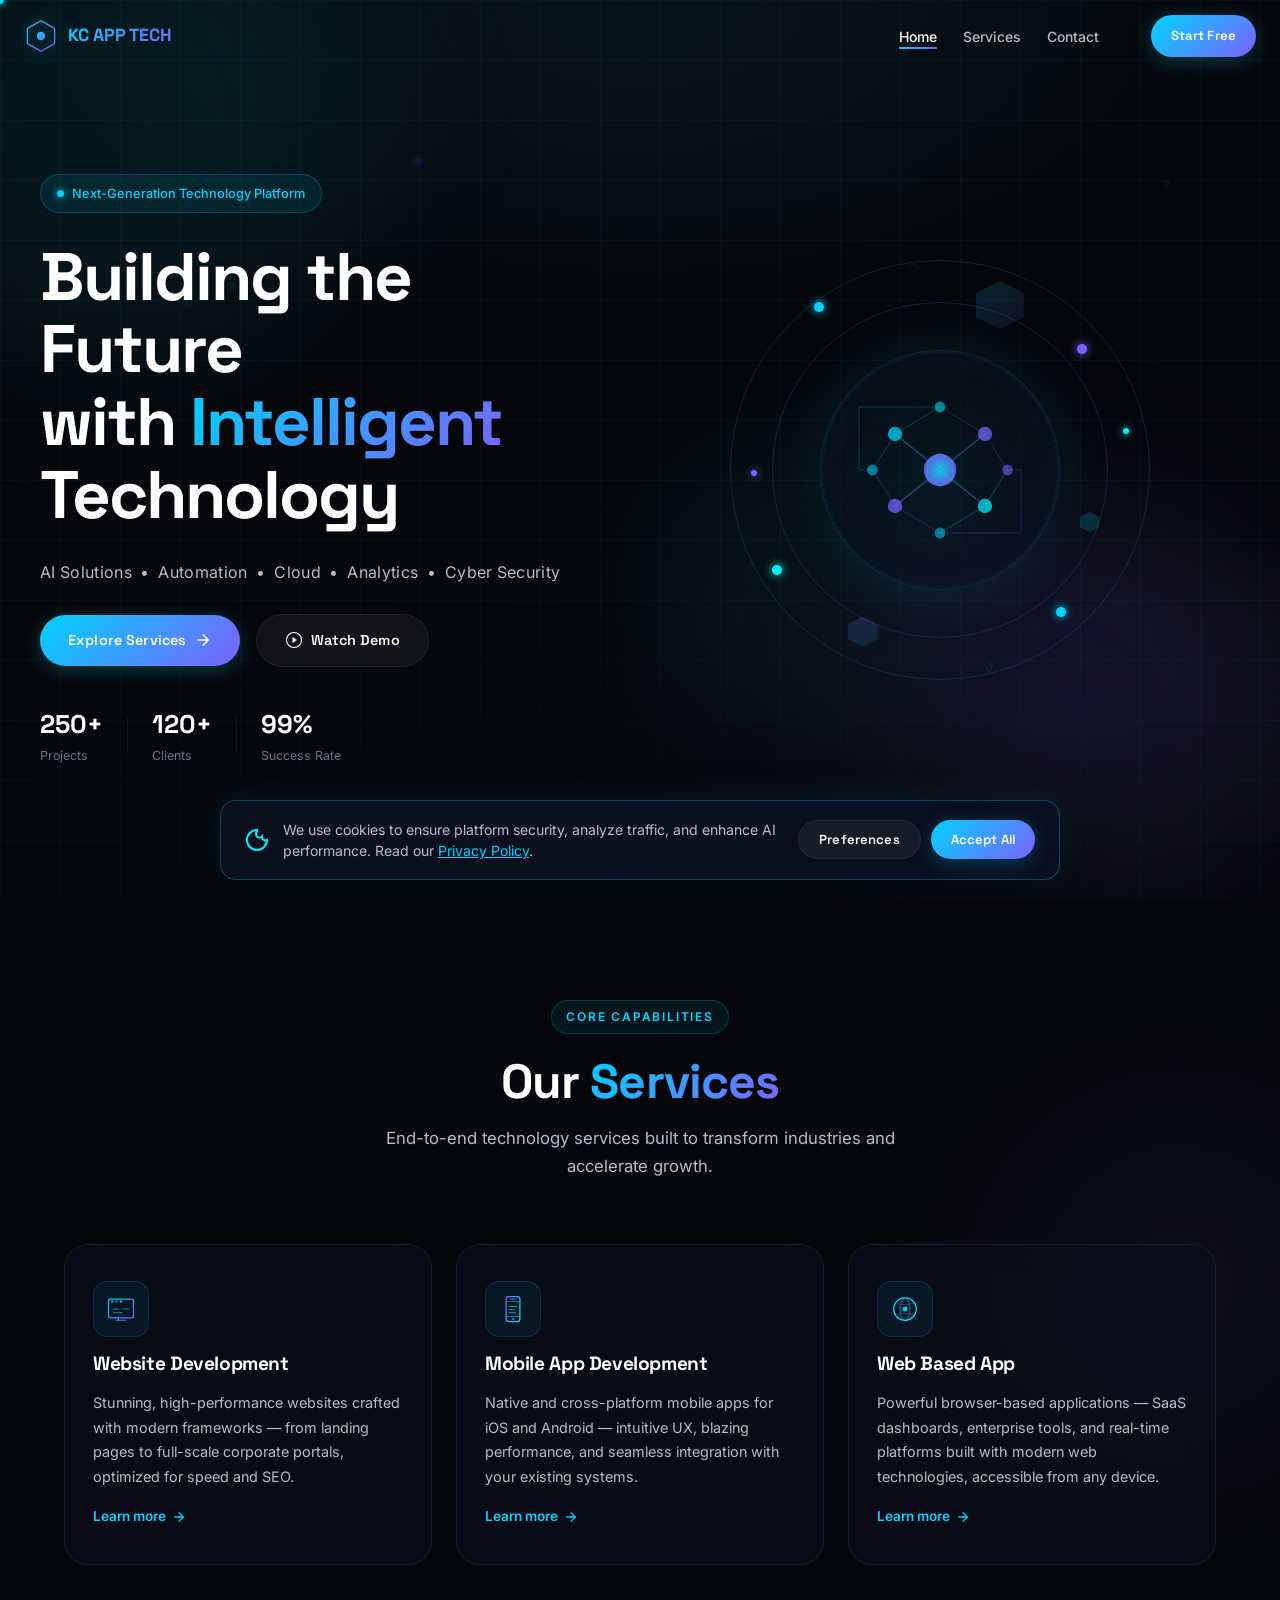
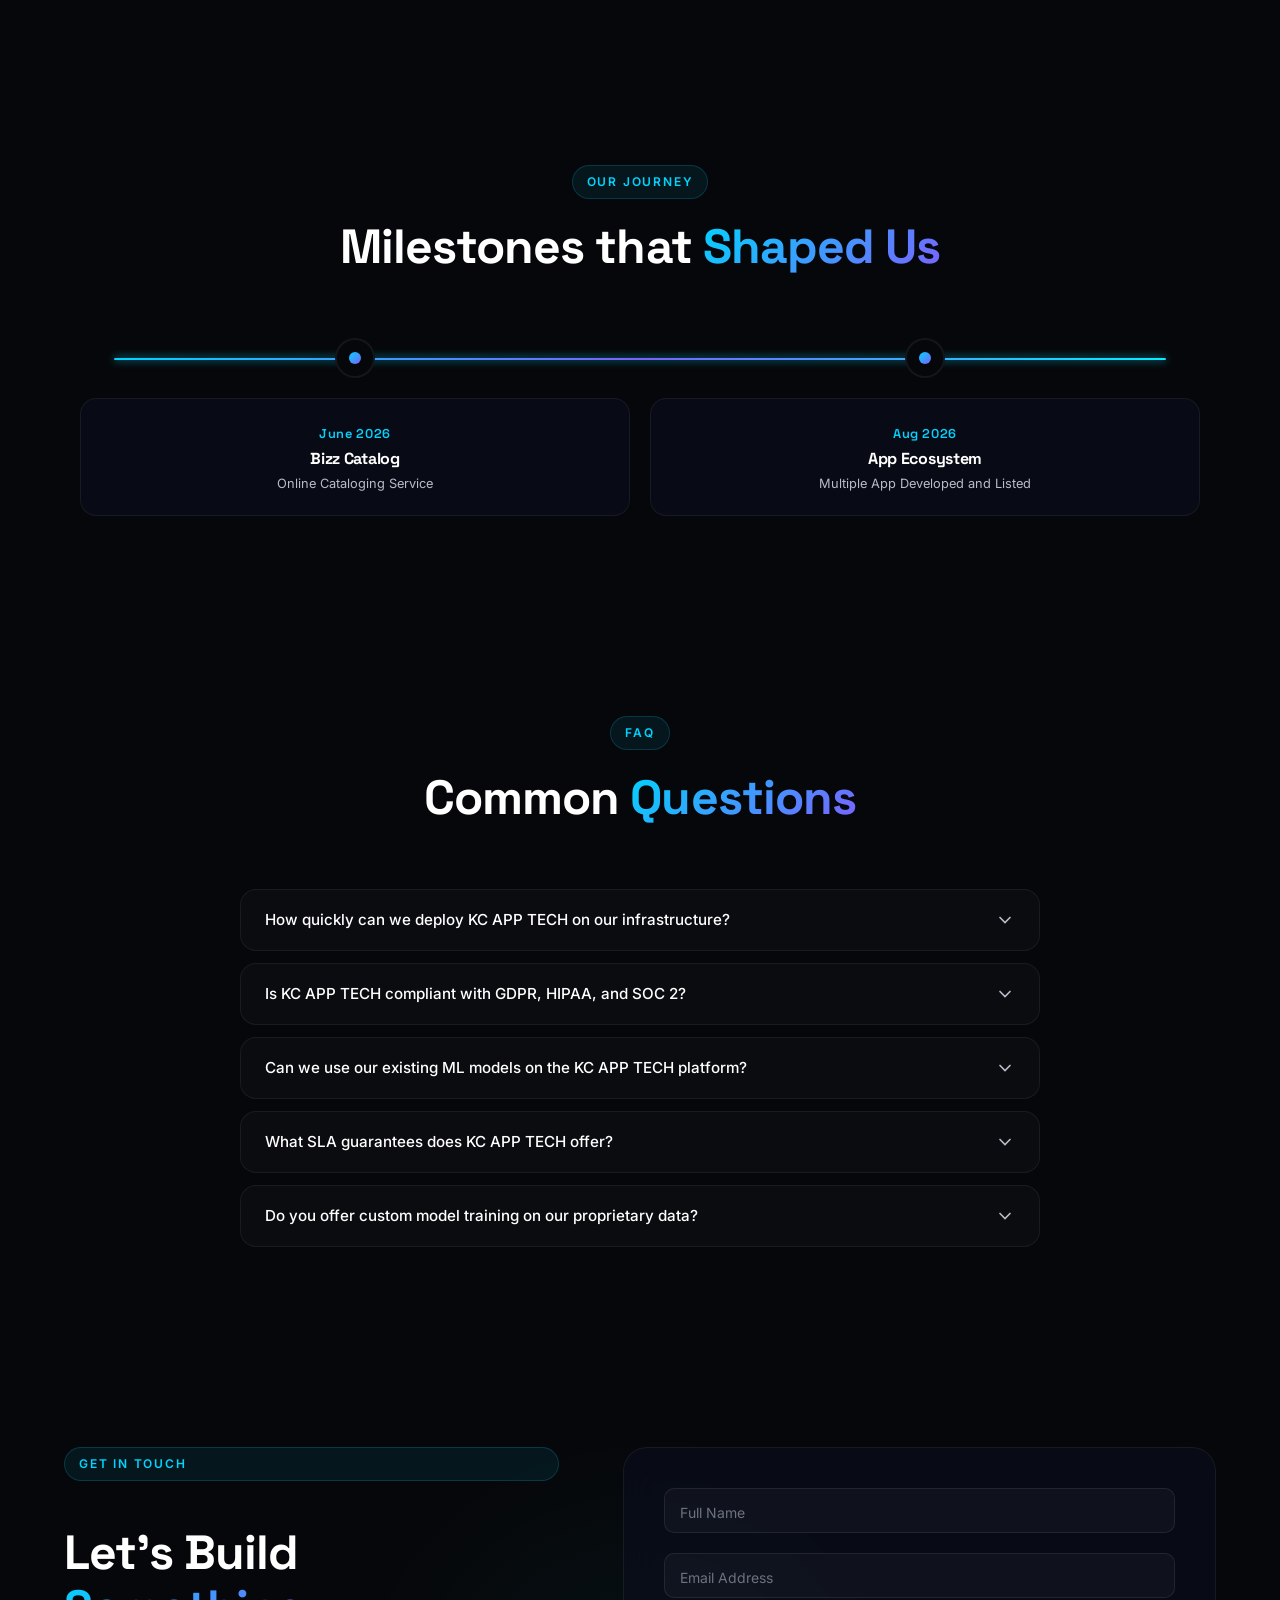
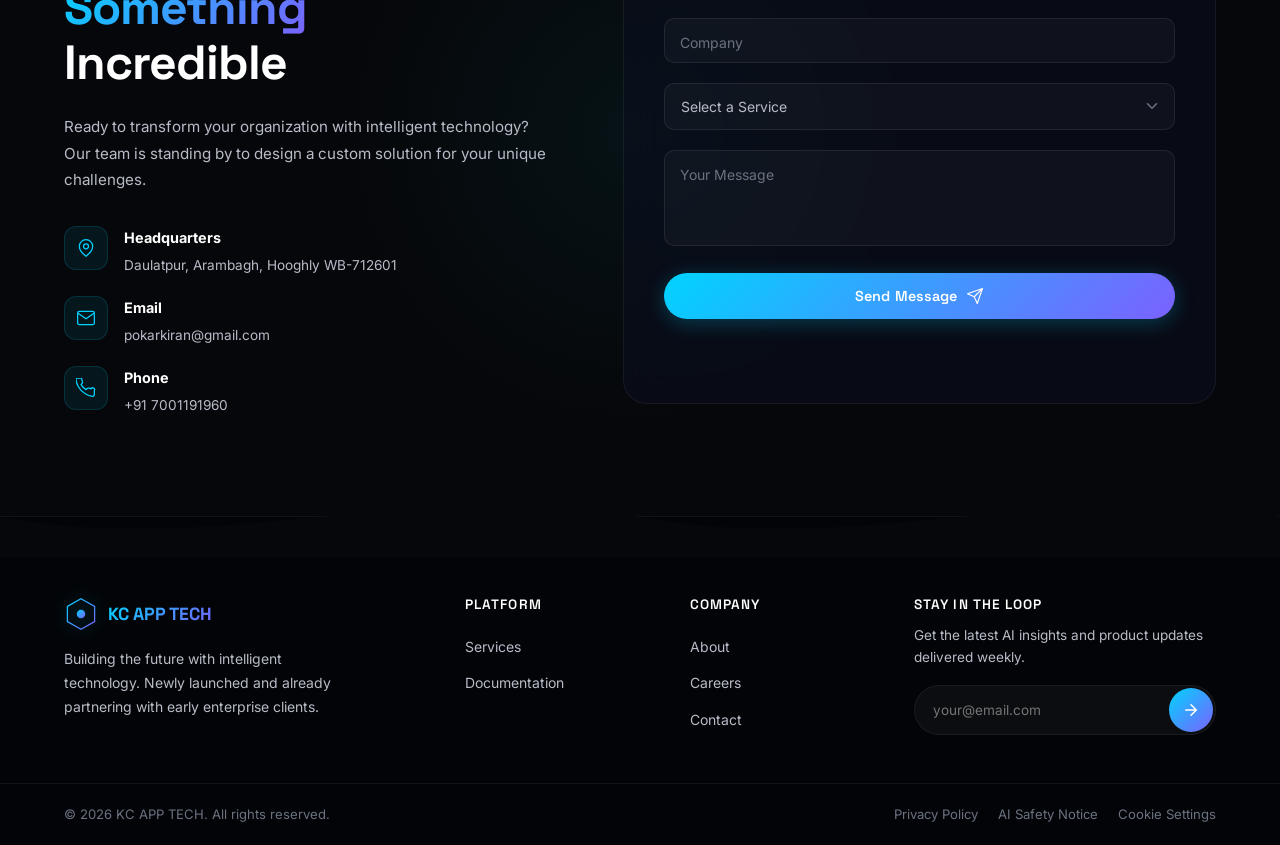
==== index.html @ 17b9ddc1 "Initial website commit" ====
<!DOCTYPE html>
<html lang="en">

<head>
  <meta charset="UTF-8" />
  <meta name="viewport" content="width=device-width, initial-scale=1.0" />
  <meta name="description"
    content="KC APP TECH – Building the Future with Intelligent Technology. AI Solutions, Automation, Cloud, Analytics &amp; Cyber Security." />
  <meta name="theme-color" content="#06070A" />
  <title>KC APP TECH – Intelligent Technology Platform</title>

  <!-- Google Fonts -->
  <link rel="preconnect" href="https://fonts.googleapis.com" />
  <link rel="preconnect" href="https://fonts.gstatic.com" crossorigin />
  <link
    href="https://fonts.googleapis.com/css2?family=Space+Grotesk:wght@300;400;500;600;700&family=Inter:wght@300;400;500;600;700&display=swap"
    rel="stylesheet" />

  <!-- Main CSS -->
  <link rel="stylesheet" href="css/style.css" />
</head>

<body>

  <!-- ═══════════════════════════════════════════
       LOADING SCREEN
  ═══════════════════════════════════════════ -->
  <div id="loader" role="status" aria-label="Loading KC APP TECH">
    <div class="loader-inner">
      <div class="loader-logo">
        <svg viewBox="0 0 80 80" fill="none" xmlns="http://www.w3.org/2000/svg" aria-hidden="true">
          <path class="logo-path" d="M40 4 L72 22 L72 58 L40 76 L8 58 L8 22 Z" stroke="url(#lg1)" stroke-width="2"
            fill="none" />
          <path class="logo-path-inner" d="M40 16 L62 28 L62 52 L40 64 L18 52 L18 28 Z" stroke="url(#lg2)"
            stroke-width="1.5" fill="none" opacity="0.6" />
          <circle cx="40" cy="40" r="8" fill="url(#lg1)" opacity="0.9" />
          <defs>
            <linearGradient id="lg1" x1="0%" y1="0%" x2="100%" y2="100%">
              <stop offset="0%" stop-color="#00D4FF" />
              <stop offset="100%" stop-color="#7B61FF" />
            </linearGradient>
            <linearGradient id="lg2" x1="0%" y1="0%" x2="100%" y2="100%">
              <stop offset="0%" stop-color="#7B61FF" />
              <stop offset="100%" stop-color="#00F0FF" />
            </linearGradient>
          </defs>
        </svg>
        <span class="loader-brand">KC APP TECH</span>
      </div>
      <div class="loader-bar-wrap" role="progressbar" aria-valuenow="0" aria-valuemin="0" aria-valuemax="100">
        <div class="loader-bar" id="loaderBar"></div>
      </div>
      <p class="loader-text">Initializing Systems<span class="dots">...</span></p>
    </div>
  </div>

  <!-- ═══════════════════════════════════════════
       CURSOR EFFECTS
  ═══════════════════════════════════════════ -->
  <div class="cursor-dot" id="cursorDot" aria-hidden="true"></div>
  <div class="cursor-ring" id="cursorRing" aria-hidden="true"></div>

  <!-- ═══════════════════════════════════════════
       NAVIGATION
  ═══════════════════════════════════════════ -->
  <nav class="navbar" id="navbar" role="navigation" aria-label="Main navigation">
    <div class="nav-container">
      <a href="#home" class="nav-logo" aria-label="KC APP TECH Home">
        <svg viewBox="0 0 40 40" fill="none" aria-hidden="true">
          <path d="M20 2 L36 11 L36 29 L20 38 L4 29 L4 11 Z" stroke="url(#navLg)" stroke-width="1.5" fill="none" />
          <circle cx="20" cy="20" r="5" fill="url(#navLg)" />
          <defs>
            <linearGradient id="navLg" x1="0%" y1="0%" x2="100%" y2="100%">
              <stop offset="0%" stop-color="#00D4FF" />
              <stop offset="100%" stop-color="#7B61FF" />
            </linearGradient>
          </defs>
        </svg>
        <span>KC APP TECH</span>
      </a>

      <button class="nav-toggle" id="navToggle" aria-label="Toggle navigation menu" aria-expanded="false"
        aria-controls="navMenu">
        <span></span><span></span><span></span>
      </button>

      <ul class="nav-menu" id="navMenu" role="menubar">
        <li role="none"><a href="#home" role="menuitem" class="nav-link active">Home</a></li>
        <li role="none"><a href="#services" role="menuitem" class="nav-link">Services</a></li>
        <li role="none"><a href="#contact" role="menuitem" class="nav-link">Contact</a></li>
      </ul>

      <a href="#contact" class="btn btn-primary btn-sm nav-cta magnetic-btn" id="navCta">
        <span>Start Free</span>
        <div class="btn-glow"></div>
      </a>
    </div>
  </nav>

  <!-- ═══════════════════════════════════════════
       HERO SECTION
  ═══════════════════════════════════════════ -->
  <section class="hero" id="home" aria-label="Hero – Building the Future">
    <canvas class="hero-canvas" id="heroCanvas" aria-hidden="true"></canvas>

    <!-- Background layers -->
    <div class="hero-grid" aria-hidden="true"></div>
    <div class="hero-fog" aria-hidden="true"></div>
    <div class="hero-orb orb-1" aria-hidden="true"></div>
    <div class="hero-orb orb-2" aria-hidden="true"></div>
    <div class="hero-orb orb-3" aria-hidden="true"></div>

    <div class="hero-content reveal-up">
      <div class="hero-badge">
        <span class="badge-dot"></span>
        <span>Next-Generation Technology Platform</span>
      </div>

      <h1 class="hero-headline">
        Building the Future<br />
        with <span class="gradient-text">Intelligent</span><br />
        Technology
      </h1>

      <p class="hero-sub">
        AI Solutions &nbsp;•&nbsp; Automation &nbsp;•&nbsp; Cloud &nbsp;•&nbsp; Analytics &nbsp;•&nbsp; Cyber Security
      </p>

      <div class="hero-actions">
        <a href="#services" class="btn btn-primary magnetic-btn" aria-label="Explore Services">
          <span>Explore Services</span>
          <svg viewBox="0 0 24 24" fill="none" aria-hidden="true">
            <path d="M5 12h14M12 5l7 7-7 7" stroke="currentColor" stroke-width="2" stroke-linecap="round" />
          </svg>
          <div class="btn-glow"></div>
          <div class="btn-ripple" aria-hidden="true"></div>
        </a>
        <a href="#demo" class="btn btn-ghost magnetic-btn" aria-label="Watch Demo">
          <svg viewBox="0 0 24 24" fill="none" aria-hidden="true">
            <circle cx="12" cy="12" r="10" stroke="currentColor" stroke-width="1.5" />
            <path d="M10 8l6 4-6 4V8z" fill="currentColor" />
          </svg>
          <span>Watch Demo</span>
        </a>
      </div>

      <div class="hero-stats" aria-label="Key statistics">
        <div class="hero-stat">
          <strong>250+</strong><span>Projects</span>
        </div>
        <div class="hero-stat-divider" aria-hidden="true"></div>
        <div class="hero-stat">
          <strong>120+</strong><span>Clients</span>
        </div>
        <div class="hero-stat-divider" aria-hidden="true"></div>
        <div class="hero-stat">
          <strong>99%</strong><span>Success Rate</span>
        </div>
      </div>
    </div>

    <!-- Futuristic Illustration -->
    <div class="hero-illustration reveal-right" aria-hidden="true">
      <div class="illus-sphere">
        <div class="illus-ring ring-1"></div>
        <div class="illus-ring ring-2"></div>
        <div class="illus-ring ring-3"></div>
        <div class="illus-core">
          <svg viewBox="0 0 200 200" xmlns="http://www.w3.org/2000/svg">
            <!-- Neural network nodes -->
            <g opacity="0.9">
              <circle cx="100" cy="100" r="18" fill="url(#brain)" opacity="0.95" />
              <!-- Layer 1 -->
              <circle cx="50" cy="60" r="8" fill="#00D4FF" opacity="0.8" />
              <circle cx="150" cy="60" r="8" fill="#7B61FF" opacity="0.8" />
              <circle cx="50" cy="140" r="8" fill="#7B61FF" opacity="0.8" />
              <circle cx="150" cy="140" r="8" fill="#00F0FF" opacity="0.8" />
              <!-- Layer 2 -->
              <circle cx="25" cy="100" r="6" fill="#00D4FF" opacity="0.6" />
              <circle cx="175" cy="100" r="6" fill="#7B61FF" opacity="0.6" />
              <circle cx="100" cy="30" r="6" fill="#00F0FF" opacity="0.6" />
              <circle cx="100" cy="170" r="6" fill="#00D4FF" opacity="0.6" />
              <!-- Connections -->
              <line x1="100" y1="100" x2="50" y2="60" stroke="url(#conn)" stroke-width="1.2" opacity="0.5" />
              <line x1="100" y1="100" x2="150" y2="60" stroke="url(#conn)" stroke-width="1.2" opacity="0.5" />
              <line x1="100" y1="100" x2="50" y2="140" stroke="url(#conn)" stroke-width="1.2" opacity="0.5" />
              <line x1="100" y1="100" x2="150" y2="140" stroke="url(#conn)" stroke-width="1.2" opacity="0.5" />
              <line x1="50" y1="60" x2="25" y2="100" stroke="#00D4FF" stroke-width="0.8" opacity="0.4" />
              <line x1="50" y1="60" x2="100" y2="30" stroke="#00D4FF" stroke-width="0.8" opacity="0.4" />
              <line x1="150" y1="60" x2="175" y2="100" stroke="#7B61FF" stroke-width="0.8" opacity="0.4" />
              <line x1="150" y1="60" x2="100" y2="30" stroke="#7B61FF" stroke-width="0.8" opacity="0.4" />
              <line x1="50" y1="140" x2="25" y2="100" stroke="#7B61FF" stroke-width="0.8" opacity="0.4" />
              <line x1="50" y1="140" x2="100" y2="170" stroke="#7B61FF" stroke-width="0.8" opacity="0.4" />
              <line x1="150" y1="140" x2="175" y2="100" stroke="#00F0FF" stroke-width="0.8" opacity="0.4" />
              <line x1="150" y1="140" x2="100" y2="170" stroke="#00F0FF" stroke-width="0.8" opacity="0.4" />
              <!-- Hex pattern -->
              <polygon points="100,82 114,91 114,109 100,118 86,109 86,91" fill="none" stroke="#00D4FF" stroke-width="1"
                opacity="0.6" />
            </g>
            <!-- Circuit traces -->
            <path d="M25 100 L10 100 L10 30 L100 30" stroke="#00D4FF" stroke-width="0.8" fill="none" opacity="0.3" />
            <path d="M175 100 L190 100 L190 170 L100 170" stroke="#7B61FF" stroke-width="0.8" fill="none"
              opacity="0.3" />
            <defs>
              <radialGradient id="brain" cx="50%" cy="50%" r="50%">
                <stop offset="0%" stop-color="#00F0FF" />
                <stop offset="100%" stop-color="#7B61FF" />
              </radialGradient>
              <linearGradient id="conn" x1="0%" y1="0%" x2="100%" y2="100%">
                <stop offset="0%" stop-color="#00D4FF" />
                <stop offset="100%" stop-color="#7B61FF" />
              </linearGradient>
            </defs>
          </svg>
        </div>
        <!-- Floating data points -->
        <div class="data-point dp-1"></div>
        <div class="data-point dp-2"></div>
        <div class="data-point dp-3"></div>
        <div class="data-point dp-4"></div>
        <div class="data-point dp-5"></div>
        <div class="data-point dp-6"></div>
        <!-- Hexagons -->
        <div class="hex hex-1"></div>
        <div class="hex hex-2"></div>
        <div class="hex hex-3"></div>
      </div>
    </div>

    <!-- Scroll indicator -->
    <div class="scroll-indicator" aria-label="Scroll down">
      <div class="scroll-mouse">
        <div class="scroll-wheel"></div>
      </div>
      <span>Scroll</span>
    </div>
  </section>



  <!-- ═══════════════════════════════════════════
       SERVICES SECTION
  ═══════════════════════════════════════════ -->
  <section class="services" id="services" aria-labelledby="servicesTitle">
    <div class="section-bg-glow glow-right" aria-hidden="true"></div>
    <div class="container">
      <div class="section-header reveal-up">
        <span class="section-label">Core Capabilities</span>
        <h2 id="servicesTitle">Our <span class="gradient-text">Services</span></h2>
        <p>End-to-end technology services built to transform industries and accelerate growth.</p>
      </div>

      <div class="services-grid">

        <article class="service-card reveal-up" tabindex="0" aria-label="Website Development service">
          <div class="service-icon-wrap">
            <div class="service-icon">
              <svg viewBox="0 0 48 48" fill="none" aria-hidden="true">
                <rect x="4" y="8" width="40" height="30" rx="3" stroke="url(#si1)" stroke-width="2" fill="none" />
                <path d="M4 16h40" stroke="url(#si1)" stroke-width="1.5" />
                <circle cx="10" cy="12" r="2" fill="#00D4FF" opacity="0.8" />
                <circle cx="17" cy="12" r="2" fill="#7B61FF" opacity="0.8" />
                <circle cx="24" cy="12" r="2" fill="#00F0FF" opacity="0.8" />
                <path d="M12 24h8M12 30h14M28 24h8" stroke="#00D4FF" stroke-width="1.5" stroke-linecap="round"
                  opacity="0.7" />
                <path d="M20 38v4M16 42h16" stroke="url(#si1)" stroke-width="1.5" stroke-linecap="round" />
                <defs>
                  <linearGradient id="si1" x1="0%" y1="0%" x2="100%" y2="100%">
                    <stop offset="0%" stop-color="#00D4FF" />
                    <stop offset="100%" stop-color="#7B61FF" />
                  </linearGradient>
                </defs>
              </svg>
            </div>
          </div>
          <h3>Website Development</h3>
          <p>Stunning, high-performance websites crafted with modern frameworks — from landing pages to full-scale
            corporate portals, optimized for speed and SEO.</p>
          <a href="#contact" class="service-link">Learn more <svg viewBox="0 0 16 16" fill="none" aria-hidden="true">
              <path d="M3 8h10M8 3l5 5-5 5" stroke="currentColor" stroke-width="1.5" stroke-linecap="round" />
            </svg></a>
          <div class="card-glow" aria-hidden="true"></div>
        </article>

        <article class="service-card reveal-up" tabindex="0" aria-label="Mobile App Development service">
          <div class="service-icon-wrap">
            <div class="service-icon">
              <svg viewBox="0 0 48 48" fill="none" aria-hidden="true">
                <rect x="13" y="4" width="22" height="40" rx="4" stroke="url(#si2)" stroke-width="2" fill="none" />
                <path d="M13 12h22M13 36h22" stroke="url(#si2)" stroke-width="1.5" opacity="0.6" />
                <circle cx="24" cy="40" r="2" fill="#7B61FF" opacity="0.8" />
                <rect x="19" y="7" width="10" height="2" rx="1" fill="#00D4FF" opacity="0.6" />
                <path d="M18 20h12M18 25h8M18 30h10" stroke="#00F0FF" stroke-width="1.5" stroke-linecap="round"
                  opacity="0.7" />
                <defs>
                  <linearGradient id="si2" x1="0%" y1="0%" x2="100%" y2="100%">
                    <stop offset="0%" stop-color="#7B61FF" />
                    <stop offset="100%" stop-color="#00F0FF" />
                  </linearGradient>
                </defs>
              </svg>
            </div>
          </div>
          <h3>Mobile App Development</h3>
          <p>Native and cross-platform mobile apps for iOS and Android — intuitive UX, blazing performance, and seamless
            integration with your existing systems.</p>
          <a href="#contact" class="service-link">Learn more <svg viewBox="0 0 16 16" fill="none" aria-hidden="true">
              <path d="M3 8h10M8 3l5 5-5 5" stroke="currentColor" stroke-width="1.5" stroke-linecap="round" />
            </svg></a>
          <div class="card-glow" aria-hidden="true"></div>
        </article>

        <article class="service-card reveal-up" tabindex="0" aria-label="Web Based App Development service">
          <div class="service-icon-wrap">
            <div class="service-icon">
              <svg viewBox="0 0 48 48" fill="none" aria-hidden="true">
                <circle cx="24" cy="24" r="18" stroke="url(#si3)" stroke-width="2" fill="none" />
                <path d="M6 24h36" stroke="url(#si3)" stroke-width="1.5" stroke-linecap="round" opacity="0.6" />
                <ellipse cx="24" cy="24" rx="8" ry="18" stroke="#00D4FF" stroke-width="1.5" fill="none" opacity="0.6" />
                <path d="M10 14c3.5 2 8.5 3 14 3s10.5-1 14-3" stroke="#7B61FF" stroke-width="1.2" fill="none"
                  opacity="0.6" />
                <path d="M10 34c3.5-2 8.5-3 14-3s10.5 1 14 3" stroke="#7B61FF" stroke-width="1.2" fill="none"
                  opacity="0.6" />
                <circle cx="24" cy="24" r="4" fill="url(#si3)" opacity="0.9" />
                <defs>
                  <linearGradient id="si3" x1="0%" y1="0%" x2="100%" y2="100%">
                    <stop offset="0%" stop-color="#00D4FF" />
                    <stop offset="100%" stop-color="#00F0FF" />
                  </linearGradient>
                </defs>
              </svg>
            </div>
          </div>
          <h3>Web Based App</h3>
          <p>Powerful browser-based applications — SaaS dashboards, enterprise tools, and real-time platforms built with
            modern web technologies, accessible from any device.</p>
          <a href="#contact" class="service-link">Learn more <svg viewBox="0 0 16 16" fill="none" aria-hidden="true">
              <path d="M3 8h10M8 3l5 5-5 5" stroke="currentColor" stroke-width="1.5" stroke-linecap="round" />
            </svg></a>
          <div class="card-glow" aria-hidden="true"></div>
        </article>

      </div>
    </div>
  </section>



  <!-- ═══════════════════════════════════════════
       TIMELINE
  ═══════════════════════════════════════════ -->
  <section class="timeline" id="timeline" aria-labelledby="timelineTitle">
    <div class="container">
      <div class="section-header reveal-up">
        <span class="section-label">Our Journey</span>
        <h2 id="timelineTitle">Milestones that <span class="gradient-text">Shaped Us</span></h2>
      </div>
      <div class="timeline-track" role="list">
        <div class="timeline-line" aria-hidden="true">
          <div class="timeline-line-fill" id="timelineFill"></div>
        </div>
        <div class="timeline-items">

          <div class="timeline-item reveal-up" role="listitem" tabindex="0">
            <div class="t-dot"></div>
            <div class="t-card">
              <span class="t-year">June 2026</span>
              <h3>Bizz Catalog</h3>
              <p>Online Cataloging Service</p>
            </div>
          </div>

          <div class="timeline-item reveal-up" role="listitem" tabindex="0">
            <div class="t-dot"></div>
            <div class="t-card">
              <span class="t-year">Aug 2026</span>
              <h3>App Ecosystem</h3>
              <p>Multiple App Developed and Listed</p>
            </div>
          </div>

        </div>
      </div>
    </div>
  </section>

  <!-- ═══════════════════════════════════════════
       FAQ SECTION
  ═══════════════════════════════════════════ -->
  <section class="faq" id="faq" aria-labelledby="faqTitle">
    <div class="container">
      <div class="section-header reveal-up">
        <span class="section-label">FAQ</span>
        <h2 id="faqTitle">Common <span class="gradient-text">Questions</span></h2>
      </div>
      <div class="faq-list reveal-up" role="list">

        <div class="faq-item" role="listitem">
          <button class="faq-question" aria-expanded="false" aria-controls="faq-1">
            How quickly can we deploy KC APP TECH on our infrastructure?
            <svg class="faq-chevron" viewBox="0 0 24 24" fill="none" aria-hidden="true">
              <path d="M6 9l6 6 6-6" stroke="currentColor" stroke-width="2" stroke-linecap="round" />
            </svg>
          </button>
          <div class="faq-answer" id="faq-1" role="region">
            <p>Most teams are fully deployed within 48 hours. Our onboarding team provides dedicated support through
              every step — from initial configuration to your first production model going live.</p>
          </div>
        </div>

        <div class="faq-item" role="listitem">
          <button class="faq-question" aria-expanded="false" aria-controls="faq-2">
            Is KC APP TECH compliant with GDPR, HIPAA, and SOC 2?
            <svg class="faq-chevron" viewBox="0 0 24 24" fill="none" aria-hidden="true">
              <path d="M6 9l6 6 6-6" stroke="currentColor" stroke-width="2" stroke-linecap="round" />
            </svg>
          </button>
          <div class="faq-answer" id="faq-2" role="region">
            <p>Yes. KC APP TECH is SOC 2 Type II certified and GDPR/HIPAA compliant out of the box. All data is
              encrypted at
              rest and in transit, and we offer data residency options in the US, EU, and APAC regions.</p>
          </div>
        </div>

        <div class="faq-item" role="listitem">
          <button class="faq-question" aria-expanded="false" aria-controls="faq-3">
            Can we use our existing ML models on the KC APP TECH platform?
            <svg class="faq-chevron" viewBox="0 0 24 24" fill="none" aria-hidden="true">
              <path d="M6 9l6 6 6-6" stroke="currentColor" stroke-width="2" stroke-linecap="round" />
            </svg>
          </button>
          <div class="faq-answer" id="faq-3" role="region">
            <p>Absolutely. KC APP TECH supports all major frameworks including TensorFlow, PyTorch, scikit-learn,
              XGBoost,
              and ONNX. You can import existing models via CLI, API, or our visual import wizard.</p>
          </div>
        </div>

        <div class="faq-item" role="listitem">
          <button class="faq-question" aria-expanded="false" aria-controls="faq-4">
            What SLA guarantees does KC APP TECH offer?
            <svg class="faq-chevron" viewBox="0 0 24 24" fill="none" aria-hidden="true">
              <path d="M6 9l6 6 6-6" stroke="currentColor" stroke-width="2" stroke-linecap="round" />
            </svg>
          </button>
          <div class="faq-answer" id="faq-4" role="region">
            <p>Enterprise customers receive a 99.99% uptime SLA with financial guarantees. Our multi-region
              active-active architecture ensures maximum resilience, with automated failover completing in under 30
              seconds.</p>
          </div>
        </div>

        <div class="faq-item" role="listitem">
          <button class="faq-question" aria-expanded="false" aria-controls="faq-5">
            Do you offer custom model training on our proprietary data?
            <svg class="faq-chevron" viewBox="0 0 24 24" fill="none" aria-hidden="true">
              <path d="M6 9l6 6 6-6" stroke="currentColor" stroke-width="2" stroke-linecap="round" />
            </svg>
          </button>
          <div class="faq-answer" id="faq-5" role="region">
            <p>Yes. Our AutoML and fine-tuning suite supports training custom models on your data within KC APP TECH's
              secure, isolated compute environments. Your data never leaves your tenant's boundaries.</p>
          </div>
        </div>

      </div>
    </div>
  </section>

  <!-- ═══════════════════════════════════════════
       CONTACT SECTION
  ═══════════════════════════════════════════ -->
  <section class="contact" id="contact" aria-labelledby="contactTitle">
    <div class="section-bg-glow glow-center" aria-hidden="true"></div>
    <div class="container">
      <div class="contact-grid">
        <div class="contact-info reveal-left">
          <span class="section-label">Get in Touch</span>
          <h2 id="contactTitle">Let's Build<br /><span class="gradient-text">Something</span><br />Incredible</h2>
          <p>Ready to transform your organization with intelligent technology? Our team is standing by to design a
            custom solution for your unique challenges.</p>
          <div class="contact-details">
            <div class="contact-item">
              <div class="contact-icon"><svg viewBox="0 0 24 24" fill="none" aria-hidden="true">
                  <path d="M20 10c0 6-8 12-8 12S4 16 4 10a8 8 0 0116 0z" stroke="currentColor" stroke-width="1.5" />
                  <circle cx="12" cy="10" r="3" stroke="currentColor" stroke-width="1.5" />
                </svg></div>
              <div><strong>Headquarters</strong><span>Daulatpur, Arambagh, Hooghly WB-712601</span></div>
            </div>
            <div class="contact-item">
              <div class="contact-icon"><svg viewBox="0 0 24 24" fill="none" aria-hidden="true">
                  <path d="M4 4h16c1.1 0 2 .9 2 2v12c0 1.1-.9 2-2 2H4c-1.1 0-2-.9-2-2V6c0-1.1.9-2 2-2z"
                    stroke="currentColor" stroke-width="1.5" />
                  <path d="M22 6l-10 7L2 6" stroke="currentColor" stroke-width="1.5" />
                </svg></div>
              <div><strong>Email</strong><span>pokarkiran@gmail.com</span></div>
            </div>
            <div class="contact-item">
              <div class="contact-icon"><svg viewBox="0 0 24 24" fill="none" aria-hidden="true">
                  <path
                    d="M22 16.92v3a2 2 0 01-2.18 2 19.79 19.79 0 01-8.63-3.07A19.5 19.5 0 013.07 10.8a19.79 19.79 0 01-3.07-8.68A2 2 0 012 0h3a2 2 0 012 1.72c.127.96.361 1.903.7 2.81a2 2 0 01-.45 2.11L6.09 7.91a16 16 0 006 6l1.27-1.27a2 2 0 012.11-.45c.907.339 1.85.573 2.81.7A2 2 0 0122 14.92v2z"
                    stroke="currentColor" stroke-width="1.5" />
                </svg></div>
              <div><strong>Phone</strong><span>+91 7001191960</span></div>
            </div>
          </div>
        </div>

        <div class="contact-form-wrap reveal-right">
          <form class="contact-form" id="contactForm" novalidate aria-label="Contact form">
            <div class="form-group">
              <input type="text" id="formName" name="name" required autocomplete="name" aria-required="true"
                placeholder=" " />
              <label for="formName">Full Name</label>
              <div class="form-focus-line" aria-hidden="true"></div>
            </div>
            <div class="form-group">
              <input type="email" id="formEmail" name="email" required autocomplete="email" aria-required="true"
                placeholder=" " />
              <label for="formEmail">Email Address</label>
              <div class="form-focus-line" aria-hidden="true"></div>
            </div>
            <div class="form-group">
              <input type="text" id="formCompany" name="company" autocomplete="organization" placeholder=" " />
              <label for="formCompany">Company</label>
              <div class="form-focus-line" aria-hidden="true"></div>
            </div>
            <div class="form-group form-group--select">
              <select id="formService" name="service" aria-label="Select a service">
                <option value="">Select a Service</option>
                <option value="website">Website Development</option>
                <option value="mobile">Mobile App Development</option>
                <option value="webapp">Web Based App</option>
              </select>
              <svg class="select-chevron" viewBox="0 0 24 24" fill="none" aria-hidden="true">
                <path d="M6 9l6 6 6-6" stroke="currentColor" stroke-width="2" stroke-linecap="round" />
              </svg>
            </div>
            <div class="form-group">
              <textarea id="formMessage" name="message" rows="4" required aria-required="true"
                placeholder=" "></textarea>
              <label for="formMessage">Your Message</label>
              <div class="form-focus-line" aria-hidden="true"></div>
            </div>
            <button type="submit" class="btn btn-primary w-full magnetic-btn" id="submitBtn" aria-label="Send message">
              <span>Send Message</span>
              <svg viewBox="0 0 24 24" fill="none" aria-hidden="true">
                <path d="M22 2L11 13M22 2l-7 20-4-9-9-4 20-7z" stroke="currentColor" stroke-width="1.5"
                  stroke-linecap="round" stroke-linejoin="round" />
              </svg>
              <div class="btn-glow"></div>
            </button>
            <p class="form-success" id="formSuccess" role="status" aria-live="polite"></p>
          </form>
        </div>
      </div>
    </div>
  </section>

  <!-- ═══════════════════════════════════════════
       FOOTER
  ═══════════════════════════════════════════ -->
  <footer class="footer" role="contentinfo">
    <div class="footer-wave" aria-hidden="true">
      <svg viewBox="0 0 1440 80" preserveAspectRatio="none">
        <path d="M0,40 C240,80 480,0 720,40 C960,80 1200,0 1440,40 L1440,80 L0,80 Z" fill="#06070A" />
      </svg>
    </div>
    <div class="footer-top">
      <div class="container">
        <div class="footer-grid">
          <div class="footer-brand">
            <a href="#home" class="nav-logo" aria-label="KC APP TECH">
              <svg viewBox="0 0 40 40" fill="none" aria-hidden="true">
                <path d="M20 2 L36 11 L36 29 L20 38 L4 29 L4 11 Z" stroke="url(#footLg)" stroke-width="1.5"
                  fill="none" />
                <circle cx="20" cy="20" r="5" fill="url(#footLg)" />
                <defs>
                  <linearGradient id="footLg" x1="0%" y1="0%" x2="100%" y2="100%">
                    <stop offset="0%" stop-color="#00D4FF" />
                    <stop offset="100%" stop-color="#7B61FF" />
                  </linearGradient>
                </defs>
              </svg>
              <span>KC APP TECH</span>
            </a>
            <p>Building the future with intelligent technology. Newly launched and already partnering with early enterprise clients.</p>
          </div>
          <div class="footer-links-col">
            <h4>Platform</h4>
            <ul>
              <li><a href="#services">Services</a></li>
              <li><a href="#">Documentation</a></li>
            </ul>
          </div>
          <div class="footer-links-col">
            <h4>Company</h4>
            <ul>

              <li><a href="#timeline">About</a></li>
              <li><a href="#">Careers</a></li>
              <li><a href="#contact">Contact</a></li>
            </ul>
          </div>
          <div class="footer-newsletter">
            <h4>Stay in the loop</h4>
            <p>Get the latest AI insights and product updates delivered weekly.</p>
            <form class="newsletter-form" aria-label="Newsletter signup" novalidate>
              <div class="newsletter-input-wrap">
                <input type="email" placeholder="your@email.com" aria-label="Email address for newsletter"
                  autocomplete="email" />
                <button type="submit" aria-label="Subscribe to newsletter">
                  <svg viewBox="0 0 24 24" fill="none" aria-hidden="true">
                    <path d="M5 12h14M12 5l7 7-7 7" stroke="currentColor" stroke-width="2" stroke-linecap="round" />
                  </svg>
                </button>
              </div>
            </form>
          </div>
        </div>
      </div>
    </div>
    <div class="footer-bottom">
      <div class="container">
        <p>© 2026 KC APP TECH. All rights reserved.</p>
        <div class="footer-legal">
          <a href="privacy.html">Privacy Policy</a>
          <a href="privacy.html#section-ai-policy">AI Safety Notice</a>
          <a href="privacy.html#section-cookies">Cookie Settings</a>
        </div>
      </div>
    </div>
  </footer>

  <!-- Cookie Consent Banner -->
  <div class="cookie-banner" id="cookieBanner" role="region" aria-label="Cookie Consent">
    <div class="cookie-banner-inner">
      <div class="cookie-banner-text">
        <svg viewBox="0 0 24 24" fill="none" stroke="currentColor" stroke-width="2" aria-hidden="true">
          <path d="M12 2a10 10 0 1010 10 3.5 3.5 0 01-5-3.5 3.5 3.5 0 01-5-5A3.5 3.5 0 0112 2z" />
        </svg>
        <p>We use cookies to ensure platform security, analyze traffic, and enhance AI performance. Read our <a
            href="privacy.html">Privacy Policy</a>.</p>
      </div>
      <div class="cookie-banner-actions">
        <button class="btn btn-ghost btn-sm" id="btnCookieCustomize"
          onclick="window.location.href='privacy.html#section-cookies'">Preferences</button>
        <button class="btn btn-primary btn-sm" id="btnCookieAccept">Accept All</button>
      </div>
    </div>
  </div>

  <!-- Back to Top -->
  <button class="back-to-top" id="backToTop" aria-label="Back to top">
    <svg viewBox="0 0 24 24" fill="none" aria-hidden="true">
      <path d="M18 15l-6-6-6 6" stroke="currentColor" stroke-width="2" stroke-linecap="round" />
    </svg>
  </button>

  <!-- Main JS -->
  <script src="js/main.js" defer></script>
</body>

</html>
---- css/style.css ----
/* ══════════════════════════════════════════════════════════
   NexCore – Premium Futuristic Tech Website
   ══════════════════════════════════════════════════════════ */

/* ── Custom Properties ──────────────────────────────────── */
:root {
  --bg-space:   #06070A;
  --bg-mid:     #0B1020;
  --blue:       #00D4FF;
  --purple:     #7B61FF;
  --cyan:       #00F0FF;
  --white:      #FFFFFF;
  --gray:       #B8BCC8;
  --gray-dark:  #6B7280;
  --border:     rgba(255,255,255,0.06);
  --glass-bg:   rgba(11,16,32,0.55);
  --glass-blur: 18px;
  --radius:     16px;
  --radius-sm:  10px;
  --radius-lg:  24px;
  --shadow-glow-blue:   0 0 40px rgba(0,212,255,0.18);
  --shadow-glow-purple: 0 0 40px rgba(123,97,255,0.18);
  --transition: 0.35s cubic-bezier(0.4, 0, 0.2, 1);
  --font-head:  'Space Grotesk', sans-serif;
  --font-body:  'Inter', sans-serif;
  --nav-h:      72px;
}

/* ── Reset & Base ───────────────────────────────────────── */
*, *::before, *::after { box-sizing: border-box; margin: 0; padding: 0; }

html {
  scroll-behavior: smooth;
  font-size: 16px;
  -webkit-text-size-adjust: 100%;
}

body {
  background: var(--bg-space);
  color: var(--white);
  font-family: var(--font-body);
  line-height: 1.65;
  overflow-x: hidden;
  cursor: none;
}

@media (hover: none) { body { cursor: auto; } }

img, video, svg { display: block; max-width: 100%; }
a { color: inherit; text-decoration: none; }
ul { list-style: none; }
button { font-family: inherit; cursor: none; }
input, textarea, select { font-family: inherit; }

:focus-visible {
  outline: 2px solid var(--blue);
  outline-offset: 3px;
  border-radius: 4px;
}

/* Reduced Motion */
@media (prefers-reduced-motion: reduce) {
  *, *::before, *::after {
    animation-duration: 0.01ms !important;
    animation-iteration-count: 1 !important;
    transition-duration: 0.01ms !important;
  }
  html { scroll-behavior: auto; }
}

/* ── Scrollbar ──────────────────────────────────────────── */
::-webkit-scrollbar { width: 6px; }
::-webkit-scrollbar-track { background: var(--bg-space); }
::-webkit-scrollbar-thumb {
  background: linear-gradient(to bottom, var(--blue), var(--purple));
  border-radius: 3px;
}

/* ── Typography ─────────────────────────────────────────── */
h1,h2,h3,h4,h5 {
  font-family: var(--font-head);
  font-weight: 700;
  line-height: 1.15;
  letter-spacing: -0.02em;
}

.gradient-text {
  background: linear-gradient(135deg, var(--blue) 0%, var(--purple) 50%, var(--cyan) 100%);
  -webkit-background-clip: text;
  -webkit-text-fill-color: transparent;
  background-clip: text;
  background-size: 200% 200%;
  animation: gradientShift 4s ease infinite;
}

@keyframes gradientShift {
  0%, 100% { background-position: 0% 50%; }
  50%       { background-position: 100% 50%; }
}

/* ── Layout ─────────────────────────────────────────────── */
.container {
  max-width: 1200px;
  margin: 0 auto;
  padding: 0 24px;
}

section { position: relative; overflow: hidden; }

/* ── Section Shared ─────────────────────────────────────── */
.section-header {
  text-align: center;
  margin-bottom: 64px;
}
.section-header h2 { font-size: clamp(2rem, 4vw, 3rem); margin-bottom: 16px; }
.section-header p  { color: var(--gray); max-width: 560px; margin: 0 auto; font-size: 1.05rem; }

.section-label {
  display: inline-block;
  font-size: 0.75rem;
  font-weight: 600;
  letter-spacing: 0.15em;
  text-transform: uppercase;
  color: var(--blue);
  background: rgba(0,212,255,0.08);
  border: 1px solid rgba(0,212,255,0.18);
  padding: 6px 14px;
  border-radius: 100px;
  margin-bottom: 20px;
}

/* Background glows */
.section-bg-glow {
  position: absolute;
  width: 600px;
  height: 600px;
  border-radius: 50%;
  pointer-events: none;
  z-index: 0;
}
.glow-left   { left: -200px; top: 50%; transform: translateY(-50%); background: radial-gradient(ellipse, rgba(0,212,255,0.06) 0%, transparent 70%); }
.glow-right  { right: -200px; top: 50%; transform: translateY(-50%); background: radial-gradient(ellipse, rgba(123,97,255,0.06) 0%, transparent 70%); }
.glow-center { left: 50%; top: 50%; transform: translate(-50%,-50%); background: radial-gradient(ellipse, rgba(0,240,255,0.05) 0%, transparent 70%); }

/* ── CUSTOM CURSOR ───────────────────────────────────────── */
.cursor-dot {
  position: fixed;
  width: 8px; height: 8px;
  background: var(--blue);
  border-radius: 50%;
  pointer-events: none;
  z-index: 9999;
  transform: translate(-50%, -50%);
  transition: width 0.2s, height 0.2s, background 0.2s;
  box-shadow: 0 0 10px var(--blue);
}
.cursor-ring {
  position: fixed;
  width: 36px; height: 36px;
  border: 1.5px solid rgba(0,212,255,0.5);
  border-radius: 50%;
  pointer-events: none;
  z-index: 9998;
  transform: translate(-50%, -50%);
  transition: width 0.3s, height 0.3s, opacity 0.3s, border-color 0.3s;
}
.cursor-dot.active  { width: 14px; height: 14px; background: var(--cyan); }
.cursor-ring.active { width: 56px; height: 56px; border-color: rgba(0,240,255,0.3); }

/* ── LOADER ─────────────────────────────────────────────── */
#loader {
  position: fixed;
  inset: 0;
  background: var(--bg-space);
  display: flex;
  align-items: center;
  justify-content: center;
  z-index: 10000;
  transition: opacity 0.6s ease, visibility 0.6s ease;
}
#loader.hidden { opacity: 0; visibility: hidden; }

.loader-inner {
  text-align: center;
  display: flex;
  flex-direction: column;
  align-items: center;
  gap: 24px;
}
.loader-logo {
  display: flex;
  flex-direction: column;
  align-items: center;
  gap: 12px;
}
.loader-logo svg {
  width: 80px; height: 80px;
  filter: drop-shadow(0 0 20px rgba(0,212,255,0.6));
  animation: logoPulse 2s ease-in-out infinite;
}
@keyframes logoPulse {
  0%,100% { filter: drop-shadow(0 0 20px rgba(0,212,255,0.5)); transform: scale(1); }
  50%      { filter: drop-shadow(0 0 40px rgba(0,212,255,0.9)); transform: scale(1.05); }
}
.logo-path       { stroke-dasharray: 300; stroke-dashoffset: 300; animation: drawPath 1.5s ease forwards; }
.logo-path-inner { stroke-dasharray: 200; stroke-dashoffset: 200; animation: drawPath 1.5s 0.3s ease forwards; }
@keyframes drawPath { to { stroke-dashoffset: 0; } }

.loader-brand {
  font-family: var(--font-head);
  font-size: 1.8rem;
  font-weight: 700;
  background: linear-gradient(135deg, var(--blue), var(--purple));
  -webkit-background-clip: text;
  -webkit-text-fill-color: transparent;
  background-clip: text;
}
.loader-bar-wrap {
  width: 240px; height: 3px;
  background: rgba(255,255,255,0.08);
  border-radius: 2px;
  overflow: hidden;
}
.loader-bar {
  height: 100%;
  width: 0%;
  background: linear-gradient(90deg, var(--blue), var(--purple), var(--cyan));
  border-radius: 2px;
  transition: width 0.1s linear;
  box-shadow: 0 0 10px var(--blue);
}
.loader-text {
  color: var(--gray);
  font-size: 0.85rem;
  letter-spacing: 0.08em;
}
.dots::after {
  content: '';
  animation: dots 1.4s steps(3, end) infinite;
}
@keyframes dots {
  0%   { content: ''; }
  33%  { content: '.'; }
  66%  { content: '..'; }
  100% { content: '...'; }
}

/* ── NAVIGATION ─────────────────────────────────────────── */
.navbar {
  position: fixed;
  top: 0; left: 0; right: 0;
  height: var(--nav-h);
  z-index: 1000;
  transition: background var(--transition), backdrop-filter var(--transition), box-shadow var(--transition), height var(--transition);
}
.navbar.scrolled {
  background: rgba(6,7,10,0.85);
  backdrop-filter: blur(25px) saturate(180%);
  -webkit-backdrop-filter: blur(25px) saturate(180%);
  box-shadow: 0 1px 0 rgba(255,255,255,0.06), 0 4px 24px rgba(0,0,0,0.4);
  height: 60px;
}
.nav-container {
  max-width: 1280px;
  margin: 0 auto;
  padding: 0 24px;
  height: 100%;
  display: flex;
  align-items: center;
  gap: 32px;
}
.nav-logo {
  display: flex;
  align-items: center;
  gap: 10px;
  font-family: var(--font-head);
  font-weight: 700;
  font-size: 1.1rem;
  flex-shrink: 0;
}
.nav-logo svg {
  width: 34px;
  height: 34px;
  filter: drop-shadow(0 0 10px rgba(0, 212, 255, 0.45));
  transition: transform 0.4s cubic-bezier(0.34, 1.56, 0.64, 1), filter 0.4s ease;
  animation: logoPulse 4s ease-in-out infinite;
}
.nav-logo:hover svg {
  transform: scale(1.12) rotate(5deg);
  filter: drop-shadow(0 0 18px rgba(0, 212, 255, 0.95)) drop-shadow(0 0 30px rgba(123, 97, 255, 0.8));
}
.nav-logo span { background: linear-gradient(135deg, var(--blue), var(--purple)); -webkit-background-clip: text; -webkit-text-fill-color: transparent; background-clip: text; }

.nav-menu {
  display: flex;
  align-items: center;
  gap: 2px;
  margin-left: auto;
}
.nav-link {
  position: relative;
  padding: 8px 12px;
  font-size: 0.875rem;
  font-weight: 500;
  color: var(--gray);
  transition: color var(--transition);
  white-space: nowrap;
}
.nav-link::after {
  content: '';
  position: absolute;
  bottom: 4px; left: 12px; right: 12px;
  height: 1.5px;
  background: linear-gradient(90deg, var(--blue), var(--purple));
  transform: scaleX(0);
  transition: transform var(--transition);
  border-radius: 1px;
}
.nav-link:hover, .nav-link.active { color: var(--white); }
.nav-link:hover::after, .nav-link.active::after { transform: scaleX(1); }

.nav-cta { margin-left: 8px; flex-shrink: 0; }

.nav-toggle {
  display: none;
  flex-direction: column;
  gap: 5px;
  background: none;
  border: none;
  padding: 8px;
  margin-left: auto;
}
.nav-toggle span {
  display: block;
  width: 22px; height: 2px;
  background: var(--white);
  border-radius: 2px;
  transition: transform 0.3s, opacity 0.3s;
}
.nav-toggle.open span:nth-child(1) { transform: translateY(7px) rotate(45deg); }
.nav-toggle.open span:nth-child(2) { opacity: 0; }
.nav-toggle.open span:nth-child(3) { transform: translateY(-7px) rotate(-45deg); }

/* ── BUTTONS ─────────────────────────────────────────────── */
.btn {
  position: relative;
  display: inline-flex;
  align-items: center;
  gap: 8px;
  padding: 14px 28px;
  border-radius: 100px;
  font-family: var(--font-head);
  font-weight: 600;
  font-size: 0.9rem;
  border: none;
  overflow: hidden;
  transition: transform 0.2s, box-shadow 0.2s;
  cursor: none;
  white-space: nowrap;
  text-decoration: none;
  letter-spacing: 0.01em;
}
.btn svg { width: 18px; height: 18px; flex-shrink: 0; }

.btn-primary {
  background: linear-gradient(135deg, var(--blue) 0%, var(--purple) 100%);
  color: var(--white);
  box-shadow: 0 4px 20px rgba(0,212,255,0.25);
}
.btn-primary:hover {
  transform: translateY(-2px);
  box-shadow: 0 8px 32px rgba(0,212,255,0.4), 0 0 0 1px rgba(0,212,255,0.2);
}

.btn-ghost {
  background: rgba(255,255,255,0.05);
  color: var(--white);
  border: 1px solid var(--border);
  backdrop-filter: blur(10px);
}
.btn-ghost:hover {
  background: rgba(255,255,255,0.08);
  border-color: rgba(0,212,255,0.3);
  transform: translateY(-2px);
}

.btn-outline {
  background: transparent;
  color: var(--white);
  border: 1px solid rgba(0,212,255,0.35);
}
.btn-outline:hover {
  border-color: var(--blue);
  background: rgba(0,212,255,0.06);
  transform: translateY(-2px);
}

.btn-sm { padding: 10px 20px; font-size: 0.82rem; }
.w-full { width: 100%; justify-content: center; }

.btn-glow {
  position: absolute;
  inset: 0;
  background: linear-gradient(135deg, rgba(0,212,255,0.3), rgba(123,97,255,0.3));
  opacity: 0;
  transition: opacity 0.3s;
  pointer-events: none;
  border-radius: inherit;
}
.btn:hover .btn-glow { opacity: 1; }

.btn-ripple {
  position: absolute;
  border-radius: 50%;
  transform: scale(0);
  animation: ripple 0.6s linear;
  background: rgba(255,255,255,0.25);
  pointer-events: none;
}
@keyframes ripple { to { transform: scale(4); opacity: 0; } }

/* ── HERO ────────────────────────────────────────────────── */
.hero {
  position: relative;
  min-height: 100vh;
  display: grid;
  grid-template-columns: 1fr 1fr;
  align-items: center;
  padding: calc(var(--nav-h) + 48px) 0 80px;
  overflow: hidden;
}
.hero::before {
  content: '';
  position: absolute;
  inset: 0;
  background: radial-gradient(ellipse 80% 60% at 50% 0%, rgba(0,212,255,0.07) 0%, transparent 60%),
              radial-gradient(ellipse 60% 40% at 80% 80%, rgba(123,97,255,0.08) 0%, transparent 60%);
  pointer-events: none;
}

.hero-canvas {
  position: absolute;
  inset: 0;
  width: 100%; height: 100%;
  z-index: 0;
  opacity: 0.7;
}

.hero-grid {
  position: absolute;
  inset: 0;
  background-image:
    linear-gradient(rgba(0,212,255,0.04) 1px, transparent 1px),
    linear-gradient(90deg, rgba(0,212,255,0.04) 1px, transparent 1px);
  background-size: 60px 60px;
  animation: gridScroll 20s linear infinite;
  z-index: 0;
}
@keyframes gridScroll { to { background-position: 60px 60px; } }

.hero-fog {
  position: absolute;
  inset: 0;
  background: radial-gradient(ellipse 100% 60% at 50% 100%, rgba(6,7,10,0.8) 0%, transparent 70%);
  z-index: 1;
  pointer-events: none;
}

.hero-orb {
  position: absolute;
  border-radius: 50%;
  filter: blur(80px);
  animation: orbFloat 8s ease-in-out infinite;
  pointer-events: none;
  z-index: 0;
}
.orb-1 { width:500px; height:500px; background:rgba(0,212,255,0.08); top:-15%; left:-10%; animation-delay:0s; }
.orb-2 { width:400px; height:400px; background:rgba(123,97,255,0.1); bottom:0; right:0; animation-delay:-3s; }
.orb-3 { width:300px; height:300px; background:rgba(0,240,255,0.06); top:50%; left:50%; animation-delay:-6s; }
@keyframes orbFloat {
  0%,100% { transform: translate(0,0) scale(1); }
  33%      { transform: translate(30px,-20px) scale(1.05); }
  66%      { transform: translate(-20px,30px) scale(0.95); }
}

.hero-content {
  position: relative;
  z-index: 2;
  padding: 0 24px 0 max(24px, calc((100vw - 1200px)/2));
  display: flex;
  flex-direction: column;
  gap: 28px;
}

.hero-badge {
  display: inline-flex;
  align-items: center;
  gap: 8px;
  background: rgba(0,212,255,0.08);
  border: 1px solid rgba(0,212,255,0.2);
  padding: 8px 16px;
  border-radius: 100px;
  font-size: 0.8rem;
  font-weight: 500;
  color: var(--blue);
  width: fit-content;
}
.badge-dot {
  width: 7px; height: 7px;
  background: var(--blue);
  border-radius: 50%;
  animation: pulse 2s ease-in-out infinite;
  box-shadow: 0 0 8px var(--blue);
}
@keyframes pulse {
  0%,100% { opacity: 1; transform: scale(1); }
  50%      { opacity: 0.5; transform: scale(0.75); }
}

.hero-headline {
  font-size: clamp(2.5rem, 5.5vw, 4.2rem);
  line-height: 1.08;
  letter-spacing: -0.03em;
}

.hero-sub { color: var(--gray); font-size: 1rem; letter-spacing: 0.02em; }

.hero-actions { display: flex; align-items: center; gap: 16px; flex-wrap: wrap; }

.hero-stats { display: flex; align-items: center; gap: 24px; padding-top: 8px; }
.hero-stat { display: flex; flex-direction: column; }
.hero-stat strong { font-family: var(--font-head); font-size: 1.6rem; font-weight: 700; color: var(--white); }
.hero-stat span { font-size: 0.78rem; color: var(--gray-dark); }
.hero-stat-divider { width: 1px; height: 36px; background: var(--border); }

.scroll-indicator {
  position: absolute;
  bottom: 32px;
  left: 50%;
  transform: translateX(-50%);
  z-index: 2;
  display: flex;
  flex-direction: column;
  align-items: center;
  gap: 8px;
  color: var(--gray-dark);
  font-size: 0.72rem;
  letter-spacing: 0.1em;
  text-transform: uppercase;
  animation: bounce 2s ease-in-out infinite;
}
.scroll-mouse { width: 22px; height: 36px; border: 1.5px solid rgba(255,255,255,0.15); border-radius: 11px; display: flex; align-items: flex-start; justify-content: center; padding-top: 6px; }
.scroll-wheel { width: 4px; height: 8px; background: linear-gradient(to bottom, var(--blue), var(--purple)); border-radius: 2px; animation: scrollAnim 1.5s ease-in-out infinite; }
@keyframes scrollAnim { 0%,100% { transform: translateY(0); opacity: 1; } 100% { transform: translateY(10px); opacity: 0; } }
@keyframes bounce { 0%,100% { transform: translateX(-50%) translateY(0); } 50% { transform: translateX(-50%) translateY(-6px); } }

/* ── HERO ILLUSTRATION ───────────────────────────────────── */
.hero-illustration {
  position: relative;
  z-index: 2;
  display: flex;
  align-items: center;
  justify-content: center;
  padding-right: max(24px, calc((100vw - 1200px)/2));
}

.illus-sphere {
  position: relative;
  width: 420px; height: 420px;
  display: flex;
  align-items: center;
  justify-content: center;
}

.illus-ring {
  position: absolute;
  border-radius: 50%;
  border: 1px solid transparent;
  animation: ringRotate 8s linear infinite;
}
.ring-1 { inset: 0; border-color: rgba(0,212,255,0.15); animation-duration: 12s; }
.ring-2 { inset: 10%; border-color: rgba(123,97,255,0.2); animation-direction: reverse; animation-duration: 8s; }
.ring-3 { inset: 22%; border-color: rgba(0,240,255,0.25); animation-duration: 20s; border-style: dashed; }
@keyframes ringRotate { to { transform: rotate(360deg); } }

.illus-core {
  position: relative;
  z-index: 1;
  width: 240px; height: 240px;
  background: radial-gradient(circle, rgba(0,212,255,0.08) 0%, rgba(11,16,32,0.6) 70%);
  border-radius: 50%;
  border: 1px solid rgba(0,212,255,0.15);
  display: flex;
  align-items: center;
  justify-content: center;
  box-shadow: 0 0 60px rgba(0,212,255,0.12), inset 0 0 40px rgba(0,212,255,0.05);
  animation: corePulse 4s ease-in-out infinite;
}
@keyframes corePulse {
  0%,100% { box-shadow: 0 0 60px rgba(0,212,255,0.12), inset 0 0 40px rgba(0,212,255,0.05); }
  50%      { box-shadow: 0 0 100px rgba(0,212,255,0.2), inset 0 0 60px rgba(0,212,255,0.08); }
}

.illus-core svg { width: 180px; height: 180px; animation: svgFloat 6s ease-in-out infinite; }
@keyframes svgFloat { 0%,100% { transform: translateY(0); } 50% { transform: translateY(-10px); } }

.data-point { position: absolute; width: 10px; height: 10px; border-radius: 50%; animation: dpFloat 6s ease-in-out infinite; }
.dp-1 { top:10%; left:20%; background:var(--blue); box-shadow:0 0 10px var(--blue); animation-delay:0s; }
.dp-2 { top:20%; right:15%; background:var(--purple); box-shadow:0 0 10px var(--purple); animation-delay:-1s; }
.dp-3 { bottom:25%; left:10%; background:var(--cyan); box-shadow:0 0 10px var(--cyan); animation-delay:-2s; }
.dp-4 { bottom:15%; right:20%; background:var(--blue); box-shadow:0 0 8px var(--blue); animation-delay:-3s; }
.dp-5 { top:50%; left:5%; background:var(--purple); box-shadow:0 0 8px var(--purple); width:6px; height:6px; animation-delay:-4s; }
.dp-6 { top:40%; right:5%; background:var(--cyan); box-shadow:0 0 8px var(--cyan); width:6px; height:6px; animation-delay:-5s; }
@keyframes dpFloat {
  0%,100% { transform: translate(0,0); }
  33%      { transform: translate(10px,-15px); }
  66%      { transform: translate(-8px,10px); }
}

.hex { position: absolute; clip-path: polygon(50% 0%, 100% 25%, 100% 75%, 50% 100%, 0% 75%, 0% 25%); animation: hexFloat 10s ease-in-out infinite; }
.hex-1 { width:48px; height:48px; background:linear-gradient(135deg,rgba(0,212,255,0.15),rgba(123,97,255,0.1)); top:5%; right:30%; animation-delay:0s; }
.hex-2 { width:30px; height:30px; background:linear-gradient(135deg,rgba(123,97,255,0.2),rgba(0,240,255,0.1)); bottom:8%; left:28%; animation-delay:-3s; }
.hex-3 { width:20px; height:20px; background:rgba(0,240,255,0.15); top:60%; right:12%; animation-delay:-6s; }
@keyframes hexFloat { 0%,100% { transform: rotate(0deg) translateY(0); } 50% { transform: rotate(20deg) translateY(-12px); } }

/* ── SCROLL REVEAL ───────────────────────────────────────── */
.reveal-up, .reveal-left, .reveal-right {
  opacity: 0;
  transition: opacity 0.7s ease, transform 0.7s ease;
}
.reveal-up    { transform: translateY(40px); }
.reveal-left  { transform: translateX(-40px); }
.reveal-right { transform: translateX(40px); }
.reveal-up.visible, .reveal-left.visible, .reveal-right.visible { opacity: 1; transform: translate(0,0); }

.services-grid    .reveal-up:nth-child(1) { transition-delay: 0.05s; }
.services-grid    .reveal-up:nth-child(2) { transition-delay: 0.10s; }
.services-grid    .reveal-up:nth-child(3) { transition-delay: 0.15s; }
.services-grid    .reveal-up:nth-child(4) { transition-delay: 0.20s; }
.services-grid    .reveal-up:nth-child(5) { transition-delay: 0.25s; }
.services-grid    .reveal-up:nth-child(6) { transition-delay: 0.30s; }
.features-grid    .reveal-up:nth-child(1) { transition-delay: 0.05s; }
.features-grid    .reveal-up:nth-child(2) { transition-delay: 0.10s; }
.features-grid    .reveal-up:nth-child(3) { transition-delay: 0.15s; }
.features-grid    .reveal-up:nth-child(4) { transition-delay: 0.20s; }
.features-grid    .reveal-up:nth-child(5) { transition-delay: 0.25s; }
.features-grid    .reveal-up:nth-child(6) { transition-delay: 0.30s; }
.stats-grid       .reveal-up:nth-child(1) { transition-delay: 0.05s; }
.stats-grid       .reveal-up:nth-child(2) { transition-delay: 0.10s; }
.stats-grid       .reveal-up:nth-child(3) { transition-delay: 0.15s; }
.stats-grid       .reveal-up:nth-child(4) { transition-delay: 0.20s; }
.team-grid        .reveal-up:nth-child(1) { transition-delay: 0.05s; }
.team-grid        .reveal-up:nth-child(2) { transition-delay: 0.12s; }
.team-grid        .reveal-up:nth-child(3) { transition-delay: 0.19s; }
.team-grid        .reveal-up:nth-child(4) { transition-delay: 0.26s; }
.timeline-items   .reveal-up:nth-child(1) { transition-delay: 0.05s; }
.timeline-items   .reveal-up:nth-child(2) { transition-delay: 0.12s; }
.timeline-items   .reveal-up:nth-child(3) { transition-delay: 0.19s; }
.timeline-items   .reveal-up:nth-child(4) { transition-delay: 0.26s; }
.timeline-items   .reveal-up:nth-child(5) { transition-delay: 0.33s; }
.blog-grid        .reveal-up:nth-child(1) { transition-delay: 0.05s; }
.blog-grid        .reveal-up:nth-child(2) { transition-delay: 0.12s; }
.blog-grid        .reveal-up:nth-child(3) { transition-delay: 0.19s; }
.pricing-grid     .reveal-up:nth-child(1) { transition-delay: 0.05s; }
.pricing-grid     .reveal-up:nth-child(2) { transition-delay: 0.12s; }
.pricing-grid     .reveal-up:nth-child(3) { transition-delay: 0.19s; }

/* ── SOLUTIONS ───────────────────────────────────────────── */
.solutions { padding: 100px 0; }
.tech-showcase { position: relative; z-index: 1; display: grid; grid-template-columns: 1fr 260px; gap: 24px; align-items: start; }

.dashboard-mock {
  background: var(--glass-bg);
  backdrop-filter: blur(var(--glass-blur));
  border: 1px solid var(--border);
  border-radius: var(--radius-lg);
  overflow: hidden;
  box-shadow: 0 20px 60px rgba(0,0,0,0.4), 0 0 0 1px rgba(0,212,255,0.05);
}
.dash-header { display: flex; align-items: center; gap: 12px; padding: 14px 20px; background: rgba(255,255,255,0.025); border-bottom: 1px solid var(--border); }
.dash-dots { display: flex; gap: 6px; }
.dash-dots span { width: 10px; height: 10px; border-radius: 50%; }
.dash-dots span:nth-child(1) { background: #FF5F57; }
.dash-dots span:nth-child(2) { background: #FEBC2E; }
.dash-dots span:nth-child(3) { background: #28C840; }
.dash-title { font-size: 0.78rem; color: var(--gray); flex: 1; text-align: center; }
.dash-status { display: flex; align-items: center; gap: 5px; font-size: 0.72rem; color: #28C840; }
.status-dot { width: 6px; height: 6px; background: #28C840; border-radius: 50%; box-shadow: 0 0 6px #28C840; animation: pulse 2s ease-in-out infinite; }

.dash-body { display: flex; min-height: 340px; }
.dash-sidebar { width: 140px; padding: 16px 12px; border-right: 1px solid var(--border); display: flex; flex-direction: column; gap: 4px; }
.dash-nav-item { display: flex; align-items: center; gap: 8px; padding: 9px 10px; border-radius: var(--radius-sm); font-size: 0.78rem; color: var(--gray-dark); cursor: default; transition: background var(--transition), color var(--transition); }
.dash-nav-item svg { width: 16px; height: 16px; flex-shrink: 0; }
.dash-nav-item.active { background: rgba(0,212,255,0.1); color: var(--blue); }

.dash-main { flex: 1; padding: 16px; display: flex; flex-direction: column; gap: 14px; }
.dash-cards-row { display: grid; grid-template-columns: repeat(3,1fr); gap: 10px; }
.dash-metric { background: rgba(255,255,255,0.025); border: 1px solid var(--border); border-radius: var(--radius-sm); padding: 12px; display: flex; flex-direction: column; gap: 4px; }
.metric-label { font-size: 0.7rem; color: var(--gray-dark); }
.metric-value { font-family: var(--font-head); font-size: 1.2rem; font-weight: 700; color: var(--white); }
.metric-value small { font-size: 0.7rem; color: var(--gray-dark); }
.metric-change { font-size: 0.7rem; }
.metric-change.positive { color: #4ADE80; }
.metric-change.negative { color: var(--blue); }

.dash-chart-area { height: 100px; background: rgba(255,255,255,0.02); border: 1px solid var(--border); border-radius: var(--radius-sm); overflow: hidden; padding: 8px; }
.dash-chart-area svg { width: 100%; height: 100%; }
.chart-line { stroke-dasharray: 1000; stroke-dashoffset: 1000; animation: drawChart 3s ease forwards 0.5s; }
@keyframes drawChart { to { stroke-dashoffset: 0; } }

.dash-bottom-row { display: grid; grid-template-columns: 80px 1fr; gap: 14px; align-items: center; }
.dash-pie-wrap svg { width: 80px; height: 80px; }
.dash-activity { display: flex; flex-direction: column; gap: 8px; }
.activity-item { display: flex; align-items: center; gap: 8px; font-size: 0.72rem; color: var(--gray); }
.act-dot { width: 6px; height: 6px; border-radius: 50%; flex-shrink: 0; }
.act-dot.blue   { background: var(--blue); box-shadow: 0 0 4px var(--blue); }
.act-dot.purple { background: var(--purple); box-shadow: 0 0 4px var(--purple); }
.act-dot.cyan   { background: var(--cyan); box-shadow: 0 0 4px var(--cyan); }
.act-time { margin-left: auto; color: var(--gray-dark); }

.floating-mobile { background: rgba(11,16,32,0.8); border: 1px solid var(--border); border-radius: 20px; padding: 16px; box-shadow: 0 20px 60px rgba(0,0,0,0.5); animation: mobileFloat 6s ease-in-out infinite; }
@keyframes mobileFloat { 0%,100% { transform: translateY(0); } 50% { transform: translateY(-16px); } }
.mobile-screen { display: flex; flex-direction: column; gap: 10px; }
.mobile-header-bar { height: 3px; background: linear-gradient(90deg, var(--blue), var(--purple)); border-radius: 2px; margin-bottom: 4px; }
.mobile-widget { background: rgba(255,255,255,0.04); border: 1px solid var(--border); border-radius: var(--radius-sm); padding: 10px 12px; display: flex; justify-content: space-between; align-items: center; font-size: 0.75rem; color: var(--gray); }
.mobile-widget strong { font-family: var(--font-head); font-size: 0.95rem; color: var(--white); }
.mobile-chart-bar { display: flex; align-items: flex-end; gap: 6px; height: 60px; padding: 0 4px; }
.bar-fill { flex: 1; background: linear-gradient(to top, var(--blue), var(--purple)); border-radius: 3px 3px 0 0; opacity: 0.7; animation: barGrow 1s ease forwards; transform-origin: bottom; }
@keyframes barGrow { from { transform: scaleY(0); } }

/* ── SERVICES ────────────────────────────────────────────── */
.services { padding: 100px 0; }
.services-grid { display: grid; grid-template-columns: repeat(3, 1fr); gap: 24px; position: relative; z-index: 1; }

.service-card {
  position: relative;
  background: var(--glass-bg);
  backdrop-filter: blur(var(--glass-blur));
  border: 1px solid var(--border);
  border-radius: var(--radius-lg);
  padding: 36px 28px;
  display: flex;
  flex-direction: column;
  gap: 16px;
  transition: transform 0.4s cubic-bezier(0.34,1.56,0.64,1), box-shadow 0.4s ease, border-color 0.4s;
  overflow: hidden;
}
.service-card:hover { transform: translateY(-10px); border-color: rgba(0,212,255,0.25); box-shadow: 0 20px 60px rgba(0,0,0,0.3), 0 0 40px rgba(0,212,255,0.08); }
.service-card:hover .card-glow { opacity: 1; }
.service-card:hover .service-icon { transform: rotate(15deg) scale(1.1); }

.service-icon-wrap { position: relative; width: fit-content; }
.service-icon { width: 56px; height: 56px; display: flex; align-items: center; justify-content: center; background: rgba(0,212,255,0.06); border: 1px solid rgba(0,212,255,0.15); border-radius: 14px; transition: transform 0.4s cubic-bezier(0.34,1.56,0.64,1), background 0.4s; }
.service-card:hover .service-icon { background: rgba(0,212,255,0.12); }
.service-icon svg { width: 30px; height: 30px; }
.service-card h3 { font-size: 1.2rem; color: var(--white); }
.service-card p  { color: var(--gray); font-size: 0.9rem; line-height: 1.7; flex: 1; }
.service-link { display: inline-flex; align-items: center; gap: 6px; font-size: 0.85rem; font-weight: 600; color: var(--blue); transition: gap var(--transition), color var(--transition); }
.service-link:hover { gap: 10px; color: var(--cyan); }
.service-link svg { width: 14px; height: 14px; }
.card-glow { position: absolute; inset: 0; background: radial-gradient(ellipse at bottom left, rgba(0,212,255,0.07) 0%, transparent 70%); opacity: 0; transition: opacity 0.4s; pointer-events: none; }

/* ── STATISTICS ──────────────────────────────────────────── */
.stats { padding: 80px 0; background: linear-gradient(to right, rgba(0,212,255,0.03), rgba(123,97,255,0.04), rgba(0,240,255,0.03)); border-top: 1px solid var(--border); border-bottom: 1px solid var(--border); }
.stats-grid { display: grid; grid-template-columns: repeat(4,1fr); gap: 24px; text-align: center; }
.stat-item { display: flex; flex-wrap: wrap; justify-content: center; gap: 4px; align-items: baseline; }
.stat-number { font-family: var(--font-head); font-size: clamp(2.5rem, 5vw, 4rem); font-weight: 700; background: linear-gradient(135deg, var(--blue), var(--purple)); -webkit-background-clip: text; -webkit-text-fill-color: transparent; background-clip: text; line-height: 1; }
.stat-suffix { font-family: var(--font-head); font-size: 1.8rem; font-weight: 700; background: linear-gradient(135deg, var(--blue), var(--purple)); -webkit-background-clip: text; -webkit-text-fill-color: transparent; background-clip: text; }
.stat-label { width: 100%; font-size: 0.9rem; color: var(--gray); font-weight: 400; margin-top: 4px; }

/* ── FEATURES ────────────────────────────────────────────── */
.features { padding: 100px 0; }
.features-grid { display: grid; grid-template-columns: repeat(3, 1fr); gap: 20px; position: relative; z-index: 1; }

.feature-card {
  background: rgba(255,255,255,0.02);
  border: 1px solid var(--border);
  border-radius: var(--radius);
  padding: 28px 24px;
  display: flex;
  flex-direction: column;
  gap: 12px;
  transition: transform 0.3s ease, border-color 0.3s, box-shadow 0.3s;
  position: relative;
  overflow: hidden;
}
.feature-card::before { content: ''; position: absolute; top: 0; left: 0; right: 0; height: 1px; background: linear-gradient(90deg, transparent, rgba(0,212,255,0.4), transparent); transform: scaleX(0); transition: transform 0.4s ease; }
.feature-card:hover::before { transform: scaleX(1); }
.feature-card:hover { transform: translateY(-4px); border-color: rgba(0,212,255,0.15); box-shadow: 0 12px 40px rgba(0,0,0,0.3), 0 0 20px rgba(0,212,255,0.06); }

.feat-icon { width: 44px; height: 44px; background: rgba(0,212,255,0.06); border: 1px solid rgba(0,212,255,0.12); border-radius: 12px; display: flex; align-items: center; justify-content: center; transition: background 0.3s, transform 0.3s; }
.feature-card:hover .feat-icon { background: rgba(0,212,255,0.1); transform: rotate(10deg); }
.feat-icon svg { width: 22px; height: 22px; }
.feature-card h3 { font-size: 1.05rem; }
.feature-card p  { color: var(--gray); font-size: 0.875rem; line-height: 1.7; flex: 1; }

/* ── TIMELINE ────────────────────────────────────────────── */
.timeline { padding: 100px 0; }
.timeline-track { position: relative; margin-top: 16px; padding: 0 16px; }
.timeline-line { position: absolute; top: 20px; left: 50px; right: 50px; height: 2px; background: rgba(255,255,255,0.06); overflow: visible; }
.timeline-line-fill { height: 100%; width: 0%; background: linear-gradient(90deg, var(--blue), var(--purple), var(--cyan)); box-shadow: 0 0 8px var(--blue); transition: width 1.5s ease; border-radius: 2px; }
.timeline-items { display: flex; justify-content: space-between; gap: 20px; }
.timeline-item { flex: 1; display: flex; flex-direction: column; align-items: center; gap: 20px; text-align: center; }
.t-dot { width: 40px; height: 40px; border-radius: 50%; border: 2px solid var(--border); background: var(--bg-space); display: flex; align-items: center; justify-content: center; position: relative; z-index: 1; transition: border-color 0.3s, box-shadow 0.3s, background 0.3s; }
.t-dot::after { content: ''; width: 12px; height: 12px; background: linear-gradient(135deg, var(--blue), var(--purple)); border-radius: 50%; }
.timeline-item:hover .t-dot { border-color: var(--blue); box-shadow: 0 0 20px rgba(0,212,255,0.4); background: rgba(0,212,255,0.05); }
.t-card { background: var(--glass-bg); border: 1px solid var(--border); border-radius: var(--radius); padding: 20px 16px; width: 100%; transition: border-color 0.3s, box-shadow 0.3s; }
.timeline-item:hover .t-card { border-color: rgba(0,212,255,0.2); box-shadow: 0 8px 30px rgba(0,212,255,0.08); }
.t-year { display: inline-block; font-family: var(--font-head); font-size: 0.8rem; font-weight: 600; color: var(--blue); margin-bottom: 6px; letter-spacing: 0.05em; }
.t-card h3 { font-size: 1rem; margin-bottom: 6px; }
.t-card p  { font-size: 0.8rem; color: var(--gray); line-height: 1.6; }

/* ── TEAM ────────────────────────────────────────────────── */
.team { padding: 100px 0; }
.team-grid { display: grid; grid-template-columns: repeat(4,1fr); gap: 24px; position: relative; z-index: 1; }

.team-card { background: var(--glass-bg); border: 1px solid var(--border); border-radius: var(--radius-lg); padding: 32px 24px; text-align: center; display: flex; flex-direction: column; align-items: center; gap: 12px; transition: transform 0.4s cubic-bezier(0.34,1.56,0.64,1), border-color 0.4s, box-shadow 0.4s; }
.team-card:hover { transform: translateY(-8px); border-color: rgba(0,212,255,0.2); box-shadow: 0 20px 50px rgba(0,0,0,0.3), 0 0 30px rgba(0,212,255,0.08); }

.team-avatar-wrap { position: relative; width: 90px; height: 90px; }
.team-avatar { width: 90px; height: 90px; border-radius: 50%; border: 2px solid var(--border); display: flex; align-items: center; justify-content: center; overflow: hidden; transition: border-color 0.4s, box-shadow 0.4s, transform 0.4s; }
.team-card:hover .team-avatar { border-color: var(--blue); box-shadow: 0 0 20px rgba(0,212,255,0.3); transform: rotate(-3deg) scale(1.05); }
.team-avatar svg { width: 100%; height: 100%; }

.team-social-overlay { position: absolute; inset: 0; border-radius: 50%; background: rgba(6,7,10,0.85); display: flex; align-items: center; justify-content: center; gap: 8px; opacity: 0; transition: opacity var(--transition); backdrop-filter: blur(4px); }
.team-card:hover .team-social-overlay { opacity: 1; }
.social-icon-btn { width: 28px; height: 28px; border-radius: 50%; background: rgba(0,212,255,0.1); border: 1px solid rgba(0,212,255,0.2); display: flex; align-items: center; justify-content: center; color: var(--blue); transition: background 0.2s, transform 0.2s; cursor: none; }
.social-icon-btn:hover { background: rgba(0,212,255,0.2); transform: scale(1.2); }
.social-icon-btn svg { width: 12px; height: 12px; }
.team-card h3 { font-size: 1rem; }
.team-role { font-size: 0.78rem; color: var(--blue); font-weight: 500; letter-spacing: 0.03em; }
.team-card p { font-size: 0.82rem; color: var(--gray); line-height: 1.6; }

/* ── TESTIMONIALS ────────────────────────────────────────── */
.testimonials { padding: 100px 0; }
.testimonials-carousel { position: relative; overflow: hidden; }
.testimonials-track { display: flex; gap: 24px; transition: transform 0.5s cubic-bezier(0.4, 0, 0.2, 1); will-change: transform; }

.testimonial-card { min-width: calc(50% - 12px); background: var(--glass-bg); backdrop-filter: blur(var(--glass-blur)); border: 1px solid var(--border); border-radius: var(--radius-lg); padding: 40px 36px; display: flex; flex-direction: column; gap: 24px; position: relative; transition: border-color 0.3s, box-shadow 0.3s; }
.testimonial-card:hover { border-color: rgba(0,212,255,0.15); box-shadow: 0 12px 40px rgba(0,0,0,0.3); }
.t-quote-icon { position: absolute; top: 20px; left: 28px; font-size: 5rem; line-height: 1; background: linear-gradient(135deg, var(--blue), var(--purple)); -webkit-background-clip: text; -webkit-text-fill-color: transparent; background-clip: text; opacity: 0.25; font-family: Georgia, serif; pointer-events: none; }
.t-quote { color: var(--gray); line-height: 1.75; font-size: 0.95rem; position: relative; z-index: 1; }
.t-author { display: flex; align-items: center; gap: 14px; }
.t-avatar { width: 48px; height: 48px; border-radius: 50%; display: flex; align-items: center; justify-content: center; font-family: var(--font-head); font-weight: 700; font-size: 0.85rem; flex-shrink: 0; color: var(--white); }
.t-author > div:nth-child(2) { display: flex; flex-direction: column; gap: 2px; flex: 1; }
.t-author strong { font-size: 0.9rem; }
.t-author span   { font-size: 0.78rem; color: var(--gray-dark); }
.t-stars { color: #FBBF24; font-size: 0.85rem; letter-spacing: 2px; margin-left: auto; }

.carousel-controls { display: flex; align-items: center; justify-content: center; gap: 16px; margin-top: 32px; }
.carousel-btn { width: 44px; height: 44px; border-radius: 50%; border: 1px solid var(--border); background: var(--glass-bg); color: var(--white); display: flex; align-items: center; justify-content: center; transition: border-color var(--transition), background var(--transition), transform 0.2s; cursor: none; }
.carousel-btn:hover { border-color: var(--blue); background: rgba(0,212,255,0.08); transform: scale(1.1); }
.carousel-btn svg { width: 18px; height: 18px; }
.carousel-dots { display: flex; gap: 8px; }
.carousel-dot { width: 8px; height: 8px; border-radius: 50%; background: rgba(255,255,255,0.15); transition: background 0.3s, transform 0.3s; cursor: none; border: none; }
.carousel-dot.active { background: var(--blue); box-shadow: 0 0 8px var(--blue); transform: scale(1.3); }

/* ── PRICING ─────────────────────────────────────────────── */
.pricing { padding: 100px 0; }
.pricing-grid { display: grid; grid-template-columns: repeat(3,1fr); gap: 24px; align-items: start; position: relative; z-index: 1; }

.pricing-card { background: var(--glass-bg); border: 1px solid var(--border); border-radius: var(--radius-lg); padding: 40px 32px; display: flex; flex-direction: column; gap: 24px; position: relative; transition: transform 0.4s cubic-bezier(0.34,1.56,0.64,1), box-shadow 0.4s, border-color 0.4s; }
.pricing-card:hover { transform: translateY(-8px); }
.pricing-card.featured { border-color: rgba(0,212,255,0.3); background: linear-gradient(180deg, rgba(0,212,255,0.06) 0%, rgba(11,16,32,0.7) 100%); box-shadow: 0 0 60px rgba(0,212,255,0.12), 0 20px 60px rgba(0,0,0,0.3); transform: scale(1.03); }
.pricing-card.featured:hover { transform: scale(1.03) translateY(-8px); }
.pricing-badge { position: absolute; top: -14px; left: 50%; transform: translateX(-50%); background: linear-gradient(135deg, var(--blue), var(--purple)); color: var(--white); font-size: 0.72rem; font-weight: 700; letter-spacing: 0.05em; padding: 5px 16px; border-radius: 100px; white-space: nowrap; box-shadow: 0 4px 12px rgba(0,212,255,0.3); }
.pricing-header { display: flex; flex-direction: column; gap: 12px; }
.plan-name { font-size: 0.8rem; font-weight: 600; letter-spacing: 0.1em; text-transform: uppercase; color: var(--blue); }
.plan-price { font-family: var(--font-head); font-size: 3rem; font-weight: 700; line-height: 1; color: var(--white); display: flex; align-items: flex-start; gap: 2px; }
.plan-price sup { font-size: 1.2rem; margin-top: 6px; color: var(--gray); }
.plan-price sub { font-size: 0.85rem; align-self: flex-end; margin-bottom: 4px; color: var(--gray); }
.enterprise-price { font-size: 2rem; }
.pricing-header p { font-size: 0.875rem; color: var(--gray); line-height: 1.6; }
.plan-features { display: flex; flex-direction: column; gap: 12px; flex: 1; }
.plan-features li { display: flex; align-items: center; gap: 10px; font-size: 0.875rem; color: var(--gray); }
.plan-features li svg { width: 18px; height: 18px; flex-shrink: 0; }
.plan-features li.disabled { opacity: 0.35; }

/* ── FAQ ─────────────────────────────────────────────────── */
.faq { padding: 100px 0; }
.faq-list { max-width: 800px; margin: 0 auto; display: flex; flex-direction: column; gap: 12px; }
.faq-item { background: rgba(255,255,255,0.025); border: 1px solid var(--border); border-radius: var(--radius); overflow: hidden; transition: border-color 0.3s; }
.faq-item:focus-within { border-color: rgba(0,212,255,0.25); }
.faq-question { width: 100%; text-align: left; background: none; border: none; color: var(--white); padding: 20px 24px; font-size: 0.95rem; font-weight: 500; display: flex; align-items: center; justify-content: space-between; gap: 16px; cursor: none; font-family: inherit; transition: color var(--transition); }
.faq-question:hover { color: var(--blue); }
.faq-chevron { width: 20px; height: 20px; flex-shrink: 0; transition: transform 0.35s cubic-bezier(0.4,0,0.2,1); color: var(--gray); }
.faq-question[aria-expanded="true"] .faq-chevron { transform: rotate(180deg); color: var(--blue); }
.faq-answer { max-height: 0; overflow: hidden; transition: max-height 0.4s cubic-bezier(0.4,0,0.2,1), padding 0.4s; padding: 0 24px; }
.faq-answer.open { max-height: 200px; padding-bottom: 20px; }
.faq-answer p { color: var(--gray); font-size: 0.9rem; line-height: 1.75; }

/* ── BLOG ────────────────────────────────────────────────── */
.blog { padding: 100px 0; }
.blog-grid { display: grid; grid-template-columns: repeat(3,1fr); gap: 24px; position: relative; z-index: 1; }

.blog-card { background: var(--glass-bg); border: 1px solid var(--border); border-radius: var(--radius-lg); overflow: hidden; display: flex; flex-direction: column; transition: transform 0.4s cubic-bezier(0.34,1.56,0.64,1), border-color 0.4s, box-shadow 0.4s; }
.blog-card:hover { transform: translateY(-8px); border-color: rgba(0,212,255,0.2); box-shadow: 0 20px 60px rgba(0,0,0,0.3); }
.blog-img-wrap { position: relative; overflow: hidden; }
.blog-img { height: 180px; display: flex; align-items: center; justify-content: center; transition: transform 0.5s ease; }
.blog-card:hover .blog-img { transform: scale(1.04); }
.blog-img svg { width: 100%; height: 100%; }
.blog-tag { position: absolute; top: 12px; left: 12px; background: rgba(0,212,255,0.15); border: 1px solid rgba(0,212,255,0.25); color: var(--blue); font-size: 0.7rem; font-weight: 600; letter-spacing: 0.08em; padding: 4px 10px; border-radius: 100px; backdrop-filter: blur(8px); }
.blog-body { padding: 24px; display: flex; flex-direction: column; gap: 10px; flex: 1; }
.blog-date { font-size: 0.75rem; color: var(--gray-dark); }
.blog-body h3 { font-size: 1rem; line-height: 1.4; }
.blog-body p  { color: var(--gray); font-size: 0.875rem; line-height: 1.7; flex: 1; }
.blog-link { display: inline-flex; align-items: center; gap: 6px; font-size: 0.83rem; font-weight: 600; color: var(--blue); margin-top: 4px; transition: gap var(--transition); }
.blog-link:hover { gap: 10px; color: var(--cyan); }
.blog-link svg { width: 14px; height: 14px; }

/* ── CONTACT ─────────────────────────────────────────────── */
.contact { padding: 100px 0; }
.contact-grid { display: grid; grid-template-columns: 1fr 1.2fr; gap: 64px; align-items: start; position: relative; z-index: 1; }
.contact-info { display: flex; flex-direction: column; gap: 24px; }
.contact-info h2 { font-size: clamp(2rem, 4vw, 3rem); }
.contact-info p  { color: var(--gray); font-size: 0.95rem; line-height: 1.75; }
.contact-details { display: flex; flex-direction: column; gap: 20px; margin-top: 8px; }
.contact-item { display: flex; align-items: flex-start; gap: 16px; }
.contact-icon { width: 44px; height: 44px; background: rgba(0,212,255,0.08); border: 1px solid rgba(0,212,255,0.15); border-radius: 12px; display: flex; align-items: center; justify-content: center; flex-shrink: 0; color: var(--blue); }
.contact-icon svg { width: 20px; height: 20px; }
.contact-item > div:last-child { display: flex; flex-direction: column; gap: 4px; }
.contact-item strong { font-size: 0.9rem; color: var(--white); }
.contact-item span  { font-size: 0.85rem; color: var(--gray); }

.contact-form-wrap { background: var(--glass-bg); border: 1px solid var(--border); border-radius: var(--radius-lg); padding: 40px; backdrop-filter: blur(var(--glass-blur)); }
.contact-form { display: flex; flex-direction: column; gap: 20px; }
.form-group { position: relative; }
.form-group input, .form-group textarea { width: 100%; background: rgba(255,255,255,0.03); border: 1px solid rgba(255,255,255,0.08); border-radius: var(--radius-sm); color: var(--white); padding: 18px 16px 8px; font-size: 0.9rem; outline: none; transition: border-color var(--transition), background var(--transition); resize: none; }
.form-group input::placeholder, .form-group textarea::placeholder { color: transparent; }
.form-group label { position: absolute; top: 13px; left: 16px; font-size: 0.875rem; color: var(--gray-dark); pointer-events: none; transition: transform 0.3s, font-size 0.3s, color 0.3s; }
.form-group input:focus ~ label, .form-group input:not(:placeholder-shown) ~ label, .form-group textarea:focus ~ label, .form-group textarea:not(:placeholder-shown) ~ label { transform: translateY(-10px); font-size: 0.72rem; color: var(--blue); }
.form-group input:focus, .form-group textarea:focus { border-color: rgba(0,212,255,0.4); background: rgba(0,212,255,0.04); }
.form-focus-line { position: absolute; bottom: 0; left: 0; height: 2px; width: 0%; background: linear-gradient(90deg, var(--blue), var(--purple)); transition: width 0.4s ease; border-radius: 0 0 var(--radius-sm) var(--radius-sm); }
.form-group:focus-within .form-focus-line { width: 100%; }
.form-group--select { position: relative; }
.form-group--select select { width: 100%; background: rgba(255,255,255,0.03); border: 1px solid rgba(255,255,255,0.08); border-radius: var(--radius-sm); color: var(--gray); padding: 14px 40px 14px 16px; font-size: 0.875rem; appearance: none; outline: none; transition: border-color var(--transition); cursor: none; }
.form-group--select select:focus { border-color: rgba(0,212,255,0.4); color: var(--white); }
.form-group--select select option { background: var(--bg-mid); color: var(--white); }
.select-chevron { position: absolute; right: 14px; top: 50%; transform: translateY(-50%); width: 18px; height: 18px; color: var(--gray-dark); pointer-events: none; }
.form-success { font-size: 0.85rem; color: #4ADE80; text-align: center; min-height: 24px; }

/* ── FOOTER ──────────────────────────────────────────────── */
.footer { background: rgba(3,4,7,1); border-top: 1px solid var(--border); position: relative; }
.footer-wave { position: absolute; top: -40px; left: 0; right: 0; height: 80px; }
.footer-wave svg { width: 100%; height: 100%; }
.footer-top { padding: 80px 0 48px; }
.footer-grid { display: grid; grid-template-columns: 2fr 1fr 1fr 1.5fr; gap: 48px; }
.footer-brand { display: flex; flex-direction: column; gap: 16px; }
.footer-brand p { color: var(--gray); font-size: 0.875rem; line-height: 1.7; max-width: 280px; }
.footer-socials { display: flex; gap: 10px; }
.foot-social { width: 38px; height: 38px; border-radius: 50%; background: rgba(255,255,255,0.04); border: 1px solid var(--border); display: flex; align-items: center; justify-content: center; color: var(--gray); transition: color var(--transition), background var(--transition), border-color var(--transition), box-shadow var(--transition); }
.foot-social:hover { color: var(--blue); background: rgba(0,212,255,0.06); border-color: rgba(0,212,255,0.25); box-shadow: 0 0 12px rgba(0,212,255,0.2); }
.foot-social svg { width: 16px; height: 16px; }
.footer-links-col h4 { font-size: 0.85rem; font-weight: 600; letter-spacing: 0.08em; text-transform: uppercase; color: var(--white); margin-bottom: 20px; }
.footer-links-col ul { display: flex; flex-direction: column; gap: 10px; }
.footer-links-col a { font-size: 0.875rem; color: var(--gray); transition: color var(--transition); }
.footer-links-col a:hover { color: var(--blue); }
.footer-newsletter h4 { font-size: 0.85rem; font-weight: 600; letter-spacing: 0.08em; text-transform: uppercase; margin-bottom: 12px; }
.footer-newsletter p { font-size: 0.85rem; color: var(--gray); line-height: 1.6; margin-bottom: 16px; }
.newsletter-input-wrap { display: flex; background: rgba(255,255,255,0.04); border: 1px solid var(--border); border-radius: 100px; overflow: hidden; transition: border-color var(--transition); }
.newsletter-input-wrap:focus-within { border-color: rgba(0,212,255,0.35); }
.newsletter-input-wrap input { flex: 1; background: none; border: none; padding: 12px 18px; color: var(--white); font-size: 0.85rem; outline: none; }
.newsletter-input-wrap button { width: 44px; height: 44px; background: linear-gradient(135deg, var(--blue), var(--purple)); border: none; display: flex; align-items: center; justify-content: center; color: var(--white); border-radius: 50%; margin: 2px; transition: opacity 0.2s; cursor: none; }
.newsletter-input-wrap button:hover { opacity: 0.85; }
.newsletter-input-wrap button svg { width: 18px; height: 18px; }
.footer-bottom { border-top: 1px solid var(--border); padding: 20px 0; }
.footer-bottom .container { display: flex; align-items: center; justify-content: space-between; flex-wrap: wrap; gap: 12px; }
.footer-bottom p { font-size: 0.82rem; color: var(--gray-dark); }
.footer-legal { display: flex; gap: 20px; }
.footer-legal a { font-size: 0.82rem; color: var(--gray-dark); transition: color var(--transition); }
.footer-legal a:hover { color: var(--blue); }

/* ── BACK TO TOP ─────────────────────────────────────────── */
.back-to-top { position: fixed; bottom: 32px; right: 32px; width: 46px; height: 46px; border-radius: 50%; background: linear-gradient(135deg, var(--blue), var(--purple)); border: none; color: var(--white); display: flex; align-items: center; justify-content: center; z-index: 500; opacity: 0; transform: translateY(20px); transition: opacity 0.4s, transform 0.4s; box-shadow: 0 4px 20px rgba(0,212,255,0.3); cursor: none; }
.back-to-top.visible { opacity: 1; transform: translateY(0); }
.back-to-top:hover { box-shadow: 0 8px 30px rgba(0,212,255,0.4); transform: translateY(-3px); }
.back-to-top svg { width: 20px; height: 20px; }
.magnetic-btn { transition: transform 0.3s cubic-bezier(0.34,1.56,0.64,1), box-shadow 0.3s; }

/* ══ RESPONSIVE ══════════════════════════════════════════ */
@media (max-width: 1200px) {
  .footer-grid { grid-template-columns: 1.5fr 1fr 1fr; }
  .footer-newsletter { grid-column: 1 / -1; }
  .tech-showcase { grid-template-columns: 1fr; }
  .floating-mobile { display: none; }
  .team-grid { grid-template-columns: repeat(2, 1fr); }
}

@media (max-width: 1024px) {
  .hero { grid-template-columns: 1fr; }
  .hero-illustration { display: none; }
  .hero-content { padding: 0 24px; text-align: center; align-items: center; max-width: 700px; margin: 0 auto; }
  .hero-actions { justify-content: center; }
  .hero-stats { justify-content: center; }
  .services-grid { grid-template-columns: repeat(2, 1fr); }
  .features-grid { grid-template-columns: repeat(2, 1fr); }
  .timeline-items { flex-direction: column; gap: 16px; }
  .timeline-line { display: none; }
  .timeline-item { flex-direction: row; text-align: left; }
  .t-dot { flex-shrink: 0; }
  .pricing-grid { grid-template-columns: 1fr; max-width: 480px; margin: 0 auto; }
  .pricing-card.featured { transform: none; }
  .pricing-card.featured:hover { transform: translateY(-8px); }
  .blog-grid { grid-template-columns: repeat(2, 1fr); }
  .contact-grid { grid-template-columns: 1fr; }
  .stats-grid { grid-template-columns: repeat(2, 1fr); gap: 40px; }
  .testimonial-card { min-width: 100%; }
}

@media (max-width: 768px) {
  :root { --nav-h: 60px; }
  .nav-menu { position: fixed; top: 0; right: 0; bottom: 0; width: min(320px, 85vw); background: rgba(6,7,10,0.97); backdrop-filter: blur(30px); flex-direction: column; justify-content: center; gap: 8px; padding: 80px 32px 40px; transform: translateX(100%); transition: transform 0.4s cubic-bezier(0.4,0,0.2,1); border-left: 1px solid var(--border); }
  .nav-menu.open { transform: translateX(0); }
  .nav-link { font-size: 1.1rem; padding: 12px 0; width: 100%; }
  .nav-toggle { display: flex; z-index: 1001; }
  .nav-cta { display: none; }
  .hero { padding: calc(var(--nav-h) + 32px) 0 60px; }
  .hero-headline { font-size: clamp(2rem, 8vw, 3rem); }
  .services-grid { grid-template-columns: 1fr; }
  .features-grid { grid-template-columns: 1fr; }
  .team-grid     { grid-template-columns: repeat(2, 1fr); }
  .blog-grid     { grid-template-columns: 1fr; }
  .stats-grid    { grid-template-columns: repeat(2, 1fr); }
  .section-header h2 { font-size: clamp(1.6rem, 6vw, 2.2rem); }
  .footer-grid { grid-template-columns: 1fr; }
  .dash-sidebar { display: none; }
  .dash-cards-row { grid-template-columns: repeat(2, 1fr); }
  .contact-form-wrap { padding: 24px; }
  .cursor-dot, .cursor-ring { display: none; }
  button, a { cursor: pointer; }
  .back-to-top { bottom: 20px; right: 20px; }
}

@media (max-width: 480px) {
  .hero-stats { flex-direction: column; gap: 16px; align-items: center; }
  .hero-stat-divider { width: 40px; height: 1px; }
  .hero-actions { flex-direction: column; align-items: center; }
  .btn { width: 100%; justify-content: center; }
  .team-grid { grid-template-columns: 1fr; }
  .stats-grid { grid-template-columns: repeat(2, 1fr); gap: 24px; }
  .dash-cards-row { grid-template-columns: 1fr; }
  .footer-bottom .container { flex-direction: column; text-align: center; }
  .footer-legal { justify-content: center; }
}

/* ══════════════════════════════════════════════════════════
   PRIVACY PAGE & COMPLIANCE STYLES
   ══════════════════════════════════════════════════════════ */

/* Privacy Hero Section */
.privacy-hero {
  position: relative;
  padding: calc(var(--nav-h) + 40px) 0 60px;
  background: radial-gradient(circle at 50% 0%, rgba(0, 212, 255, 0.12) 0%, rgba(6, 7, 10, 0.95) 70%);
  border-bottom: 1px solid var(--border);
  overflow: hidden;
}

.breadcrumbs {
  font-size: 0.88rem;
  color: var(--gray-dark);
  margin-bottom: 20px;
}

.breadcrumbs a {
  color: var(--gray);
  transition: var(--transition);
}

.breadcrumbs a:hover {
  color: var(--blue);
}

.breadcrumbs .current {
  color: var(--cyan);
  font-weight: 500;
}

.privacy-hero-badge {
  display: inline-flex;
  align-items: center;
  gap: 8px;
  padding: 6px 16px;
  border-radius: 100px;
  background: rgba(0, 212, 255, 0.08);
  border: 1px solid rgba(0, 212, 255, 0.2);
  color: var(--blue);
  font-size: 0.82rem;
  font-weight: 600;
  letter-spacing: 0.05em;
  text-transform: uppercase;
  margin-bottom: 16px;
}

.privacy-title {
  font-size: clamp(2.2rem, 4.5vw, 3.4rem);
  letter-spacing: -0.02em;
  margin-bottom: 16px;
  max-width: 850px;
}

.privacy-subtitle {
  font-size: 1.12rem;
  color: var(--gray);
  max-width: 750px;
  margin-bottom: 28px;
}

/* Compliance Badges */
.compliance-badges {
  display: flex;
  flex-wrap: wrap;
  gap: 12px;
  margin-bottom: 32px;
}

.badge-chip {
  display: inline-flex;
  align-items: center;
  gap: 8px;
  padding: 8px 14px;
  background: rgba(255, 255, 255, 0.03);
  border: 1px solid var(--border);
  border-radius: 8px;
  font-size: 0.85rem;
  color: var(--white);
  backdrop-filter: blur(10px);
}

.badge-chip svg {
  width: 16px;
  height: 16px;
  color: var(--cyan);
}

/* Privacy Toolbar & Search */
.privacy-toolbar {
  display: flex;
  flex-wrap: wrap;
  gap: 16px;
  align-items: center;
  justify-content: space-between;
  padding: 16px 20px;
  background: var(--glass-bg);
  border: 1px solid var(--border);
  border-radius: var(--radius);
  backdrop-filter: blur(var(--glass-blur));
  margin-bottom: 24px;
}

.privacy-search-wrap {
  position: relative;
  flex: 1;
  min-width: 280px;
  display: flex;
  align-items: center;
}

.privacy-search-wrap svg {
  position: absolute;
  left: 14px;
  width: 18px;
  height: 18px;
  color: var(--gray-dark);
}

.privacy-search-wrap input {
  width: 100%;
  padding: 10px 45px 10px 42px;
  background: rgba(6, 7, 10, 0.7);
  border: 1px solid var(--border);
  border-radius: var(--radius-sm);
  color: var(--white);
  font-size: 0.92rem;
  transition: var(--transition);
}

.privacy-search-wrap input:focus {
  outline: none;
  border-color: var(--blue);
  box-shadow: 0 0 15px rgba(0, 212, 255, 0.2);
}

.search-count {
  position: absolute;
  right: 14px;
  font-size: 0.78rem;
  color: var(--cyan);
}

.privacy-tools-btns {
  display: flex;
  gap: 10px;
  flex-wrap: wrap;
}

.privacy-meta-bar {
  display: flex;
  flex-wrap: wrap;
  gap: 24px;
  font-size: 0.85rem;
  color: var(--gray-dark);
  padding-top: 12px;
  border-top: 1px solid rgba(255, 255, 255, 0.05);
}

.privacy-meta-bar strong {
  color: var(--gray);
}

/* Privacy Layout Grid */
.privacy-main {
  padding: 60px 0 100px;
}

.privacy-grid {
  display: grid;
  grid-template-columns: 280px 1fr;
  gap: 40px;
  align-items: start;
}

/* Sticky Sidebar Table of Contents */
.privacy-sidebar {
  position: sticky;
  top: calc(var(--nav-h) + 20px);
  z-index: 10;
}

.toc-card {
  background: var(--glass-bg);
  border: 1px solid var(--border);
  border-radius: var(--radius);
  padding: 24px 20px;
  backdrop-filter: blur(var(--glass-blur));
}

.toc-title {
  display: flex;
  align-items: center;
  gap: 10px;
  font-size: 1.05rem;
  margin-bottom: 16px;
  color: var(--white);
}

.toc-title svg {
  width: 18px;
  height: 18px;
  color: var(--blue);
}

.toc-progress-wrap {
  width: 100%;
  height: 3px;
  background: rgba(255, 255, 255, 0.08);
  border-radius: 2px;
  margin-bottom: 18px;
  overflow: hidden;
}

.toc-progress-bar {
  width: 0%;
  height: 100%;
  background: linear-gradient(90deg, var(--blue), var(--cyan));
  transition: width 0.2s ease;
}

.toc-nav {
  display: flex;
  flex-direction: column;
  gap: 4px;
}

.toc-link {
  display: block;
  padding: 8px 12px;
  border-radius: var(--radius-sm);
  font-size: 0.88rem;
  color: var(--gray);
  transition: var(--transition);

  white-space: nowrap;
  overflow: hidden;
  text-overflow: ellipsis;
}

.toc-num {
  color: var(--gray-dark);
  font-family: var(--font-head);
  font-size: 0.8rem;
  margin-right: 6px;
}

.toc-link:hover {
  color: var(--white);
  background: rgba(255, 255, 255, 0.04);
}

.toc-link.active {
  color: var(--blue);
  background: rgba(0, 212, 255, 0.08);
  border-left: 2px solid var(--blue);
  font-weight: 600;
}

.toc-link.active .toc-num {
  color: var(--cyan);
}

.sidebar-help-box {
  margin-top: 24px;
  padding-top: 20px;
  border-top: 1px solid var(--border);
}

.sidebar-help-box h4 {
  font-size: 0.95rem;
  margin-bottom: 6px;
}

.sidebar-help-box p {
  font-size: 0.82rem;
  color: var(--gray-dark);
  margin-bottom: 14px;
}

/* Privacy Content Cards */
.privacy-content {
  display: flex;
  flex-direction: column;
  gap: 32px;
}

.privacy-card {
  position: relative;
  background: var(--glass-bg);
  border: 1px solid var(--border);
  border-radius: var(--radius-lg);
  padding: 36px;
  backdrop-filter: blur(var(--glass-blur));
  transition: var(--transition);
}

.privacy-card:hover {
  border-color: rgba(0, 212, 255, 0.2);
  box-shadow: 0 10px 30px rgba(0, 0, 0, 0.3);
}

.privacy-card.highlight-card {
  border: 1px solid rgba(0, 212, 255, 0.3);
  background: radial-gradient(circle at 100% 0%, rgba(123, 97, 255, 0.08) 0%, rgba(11, 16, 32, 0.6) 80%);
}

.card-icon {
  width: 48px;
  height: 48px;
  border-radius: 12px;
  background: rgba(0, 212, 255, 0.06);
  border: 1px solid rgba(0, 212, 255, 0.15);
  display: flex;
  align-items: center;
  justify-content: center;
  margin-bottom: 20px;
}

.card-icon svg {
  width: 24px;
  height: 24px;
}

.privacy-card h2 {
  font-size: 1.5rem;
  margin-bottom: 16px;
  color: var(--white);
}

.privacy-card p {
  color: var(--gray);
  margin-bottom: 16px;
  font-size: 0.98rem;
  line-height: 1.7;
}

.privacy-card p:last-child {
  margin-bottom: 0;
}

.privacy-card ul {
  margin-bottom: 20px;
  padding-left: 20px;
  list-style: disc;
  color: var(--gray);
}

.privacy-card li {
  margin-bottom: 10px;
  line-height: 1.6;
}

/* Callouts */
.callout {
  display: flex;
  gap: 16px;
  padding: 16px 20px;
  border-radius: var(--radius-sm);
  margin: 20px 0;
  font-size: 0.92rem;
  line-height: 1.6;
}

.callout-cyan {
  background: rgba(0, 212, 255, 0.06);
  border: 1px solid rgba(0, 212, 255, 0.2);
  color: var(--white);
}

.callout-purple {
  background: rgba(123, 97, 255, 0.08);
  border: 1px solid rgba(123, 97, 255, 0.25);
  color: var(--white);
}

.callout-icon svg {
  width: 22px;
  height: 22px;
  color: var(--cyan);
  flex-shrink: 0;
}

/* Accordions */
.accordion-group {
  display: flex;
  flex-direction: column;
  gap: 12px;
  margin-top: 20px;
}

.privacy-accordion {
  background: rgba(6, 7, 10, 0.5);
  border: 1px solid var(--border);
  border-radius: var(--radius-sm);
  overflow: hidden;
  transition: var(--transition);
}

.privacy-accordion[open] {
  border-color: rgba(0, 212, 255, 0.25);
}

.privacy-accordion summary {
  display: flex;
  justify-content: space-between;
  align-items: center;
  padding: 16px 20px;
  font-weight: 600;
  color: var(--white);
  cursor: pointer;
  user-select: none;
  list-style: none;
}

.privacy-accordion summary::-webkit-details-marker {
  display: none;
}

.privacy-accordion summary .chevron {
  width: 18px;
  height: 18px;
  color: var(--gray-dark);
  transition: transform 0.3s ease;
}

.privacy-accordion[open] summary .chevron {
  transform: rotate(180deg);
  color: var(--cyan);
}

.accordion-body {
  padding: 0 20px 20px 20px;
  border-top: 1px solid rgba(255, 255, 255, 0.04);
  padding-top: 16px;
  font-size: 0.92rem;
  color: var(--gray);
}

/* Tables */
.table-responsive {
  overflow-x: auto;
  margin: 20px 0;
}

.privacy-table {
  width: 100%;
  border-collapse: collapse;
  font-size: 0.9rem;
  text-align: left;
}

.privacy-table th {
  background: rgba(255, 255, 255, 0.04);
  color: var(--cyan);
  font-family: var(--font-head);
  padding: 14px 18px;
  border-bottom: 1px solid var(--border);
  font-weight: 600;
}

.privacy-table td {
  padding: 14px 18px;
  border-bottom: 1px solid rgba(255, 255, 255, 0.04);
  color: var(--gray);
}

.privacy-table tr:hover td {
  background: rgba(255, 255, 255, 0.02);
}

/* AI Privacy Grid */
.ai-privacy-grid {
  display: grid;
  grid-template-columns: repeat(auto-fit, minmax(260px, 1fr));
  gap: 20px;
  margin: 24px 0;
}

.ai-box {
  background: rgba(6, 7, 10, 0.6);
  border: 1px solid var(--border);
  border-radius: var(--radius-sm);
  padding: 24px;
}

.ai-box-status {
  display: flex;
  align-items: center;
  gap: 8px;
  font-size: 0.82rem;
  font-weight: 600;
  text-transform: uppercase;
  margin-bottom: 12px;
}

.ai-box-status svg {
  width: 16px;
  height: 16px;
}

.text-green { color: #00FF87; }
.text-blue { color: var(--blue); }

.ai-box h3 {
  font-size: 1.1rem;
  margin-bottom: 8px;
}

.ai-box p {
  font-size: 0.88rem;
  margin-bottom: 0;
}

/* Security List */
.security-list {
  list-style: none !important;
  padding-left: 0 !important;
}

.security-list li {
  display: flex;
  gap: 14px;
  align-items: flex-start;
  margin-bottom: 16px;
}

.sec-bullet {
  width: 8px;
  height: 8px;
  border-radius: 50%;
  background: var(--cyan);
  box-shadow: 0 0 10px var(--cyan);
  margin-top: 8px;
  flex-shrink: 0;
}

/* Cookie Preference Widget */
.cookie-box-widget {
  background: rgba(6, 7, 10, 0.6);
  border: 1px solid var(--border);
  border-radius: var(--radius);
  padding: 24px;
  margin-top: 24px;
}

.cookie-widget-header {
  display: flex;
  justify-content: space-between;
  align-items: center;
  flex-wrap: wrap;
  gap: 16px;
  padding-bottom: 16px;
  border-bottom: 1px solid var(--border);
  margin-bottom: 20px;
}

.cookie-widget-header h4 {
  font-size: 1.1rem;
}

.cookie-widget-header p {
  font-size: 0.85rem;
  color: var(--gray-dark);
  margin-bottom: 0;
}

.cookie-options-list {
  display: flex;
  flex-direction: column;
  gap: 20px;
}

.cookie-item {
  display: flex;
  justify-content: space-between;
  align-items: center;
  gap: 20px;
}

.cookie-info strong {
  display: block;
  font-size: 0.95rem;
  margin-bottom: 4px;
}

.cookie-info p {
  font-size: 0.85rem;
  color: var(--gray-dark);
  margin-bottom: 0;
}

/* Toggle Switch */
.toggle-switch {
  position: relative;
  display: inline-block;
  width: 46px;
  height: 24px;
  flex-shrink: 0;
}

.toggle-switch input {
  opacity: 0;
  width: 0;
  height: 0;
}

.toggle-slider {
  position: absolute;
  cursor: pointer;
  top: 0; left: 0; right: 0; bottom: 0;
  background-color: rgba(255, 255, 255, 0.15);
  transition: 0.3s;
  border-radius: 24px;
}

.toggle-slider:before {
  position: absolute;
  content: "";
  height: 18px;
  width: 18px;
  left: 3px;
  bottom: 3px;
  background-color: white;
  transition: 0.3s;
  border-radius: 50%;
}

input:checked + .toggle-slider {
  background: linear-gradient(90deg, var(--blue), var(--purple));
}

input:checked + .toggle-slider:before {
  transform: translateX(22px);
}

input:disabled + .toggle-slider {
  opacity: 0.5;
  cursor: not-allowed;
}

/* Rights Grid */
.rights-grid {
  display: grid;
  grid-template-columns: repeat(auto-fit, minmax(220px, 1fr));
  gap: 16px;
  margin: 24px 0;
}

.right-card {
  background: rgba(6, 7, 10, 0.5);
  border: 1px solid var(--border);
  border-radius: var(--radius-sm);
  padding: 20px;
}

.right-card h4 {
  font-size: 1rem;
  color: var(--cyan);
  margin-bottom: 8px;
}

.right-card p {
  font-size: 0.85rem;
  margin-bottom: 0;
}

.rights-cta-box {
  display: flex;
  align-items: center;
  justify-content: space-between;
  flex-wrap: wrap;
  gap: 16px;
  padding: 20px 24px;
  background: rgba(0, 212, 255, 0.05);
  border: 1px solid rgba(0, 212, 255, 0.2);
  border-radius: var(--radius-sm);
  margin-top: 24px;
}

.rights-cta-box p {
  font-weight: 500;
  margin-bottom: 0;
}

/* DPO Contact Grid */
.dpo-contact-grid {
  display: grid;
  grid-template-columns: repeat(auto-fit, minmax(240px, 1fr));
  gap: 20px;
  margin-top: 20px;
}

.dpo-card {
  background: rgba(6, 7, 10, 0.6);
  border: 1px solid var(--border);
  border-radius: var(--radius-sm);
  padding: 24px;
}

.dpo-card h4 {
  font-size: 1.05rem;
  color: var(--blue);
  margin-bottom: 12px;
}

.dpo-card p {
  font-size: 0.9rem;
  margin-bottom: 6px;
}

/* Modal Backdrop & Card */
.modal-backdrop {
  position: fixed;
  top: 0; left: 0; width: 100vw; height: 100vh;
  background: rgba(6, 7, 10, 0.85);
  backdrop-filter: blur(20px);
  z-index: 2000;
  display: flex;
  align-items: center;
  justify-content: center;
  opacity: 0;
  pointer-events: none;
  transition: opacity 0.3s ease;
  padding: 20px;
}

.modal-backdrop.open {
  opacity: 1;
  pointer-events: auto;
}

.modal-card {
  position: relative;
  width: 100%;
  max-width: 540px;
  background: var(--bg-mid);
  border: 1px solid rgba(0, 212, 255, 0.3);
  box-shadow: 0 20px 50px rgba(0, 0, 0, 0.8), var(--shadow-glow-blue);
  border-radius: var(--radius-lg);
  padding: 36px;
  max-height: 90vh;
  overflow-y: auto;
}

.modal-close {
  position: absolute;
  top: 20px; right: 20px;
  background: none;
  border: none;
  color: var(--gray-dark);
  font-size: 1.8rem;
  line-height: 1;
  transition: var(--transition);
}

.modal-close:hover {
  color: var(--white);
}

.modal-header {
  margin-bottom: 24px;
}

.modal-badge {
  display: inline-block;
  padding: 4px 12px;
  border-radius: 100px;
  background: rgba(123, 97, 255, 0.15);
  border: 1px solid rgba(123, 97, 255, 0.3);
  color: var(--purple);
  font-size: 0.75rem;
  font-weight: 600;
  text-transform: uppercase;
  margin-bottom: 10px;
}

.modal-header h3 {
  font-size: 1.4rem;
  margin-bottom: 6px;
}

.modal-header p {
  font-size: 0.88rem;
  color: var(--gray);
}

.modal-form {
  display: flex;
  flex-direction: column;
  gap: 18px;
}

.form-group-wrap {
  display: flex;
  flex-direction: column;
  gap: 6px;
}

.form-group-wrap label {
  font-size: 0.85rem;
  font-weight: 500;
  color: var(--gray);
}

.form-group-wrap input,
.form-group-wrap select,
.form-group-wrap textarea {
  width: 100%;
  padding: 12px 16px;
  background: rgba(6, 7, 10, 0.7);
  border: 1px solid var(--border);
  border-radius: var(--radius-sm);
  color: var(--white);
  font-size: 0.92rem;
  transition: var(--transition);
}

.form-group-wrap input:focus,
.form-group-wrap select:focus,
.form-group-wrap textarea:focus {
  outline: none;
  border-color: var(--blue);
}

.form-group-wrap select option {
  background: var(--bg-mid);
  color: var(--white);
}

/* Cookie Banner Component */
.cookie-banner {
  position: fixed;
  bottom: 20px;
  left: 50%;
  transform: translateX(-50%) translateY(150%);
  width: min(92vw, 840px);
  z-index: 1500;
  background: rgba(11, 16, 32, 0.92);
  border: 1px solid rgba(0, 212, 255, 0.3);
  box-shadow: 0 10px 40px rgba(0, 0, 0, 0.7), 0 0 30px rgba(0, 212, 255, 0.15);
  border-radius: var(--radius);
  backdrop-filter: blur(20px);
  transition: transform 0.5s cubic-bezier(0.4, 0, 0.2, 1);
  padding: 18px 24px;
}

.cookie-banner.visible {
  transform: translateX(-50%) translateY(0);
}

.cookie-banner-inner {
  display: flex;
  align-items: center;
  justify-content: space-between;
  gap: 20px;
  flex-wrap: wrap;
}

.cookie-banner-text {
  display: flex;
  align-items: center;
  gap: 14px;
  flex: 1;
  min-width: 280px;
}

.cookie-banner-text svg {
  width: 24px;
  height: 24px;
  color: var(--cyan);
  flex-shrink: 0;
}

.cookie-banner-text p {
  font-size: 0.88rem;
  color: var(--gray);
  margin-bottom: 0;
  line-height: 1.5;
}

.cookie-banner-text a {
  color: var(--blue);
  text-decoration: underline;
}

.cookie-banner-actions {
  display: flex;
  gap: 10px;
  flex-shrink: 0;
}

/* Search Highlight */
mark.privacy-highlight {
  background: rgba(0, 212, 255, 0.3);
  color: var(--white);
  padding: 2px 4px;
  border-radius: 4px;
}

/* Media Queries for Privacy Layout */
@media (max-width: 992px) {
  .privacy-grid {
    grid-template-columns: 1fr;
  }
  .privacy-sidebar {
    position: static;
  }
  .toc-nav {
    display: grid;
    grid-template-columns: repeat(auto-fit, minmax(200px, 1fr));
    gap: 8px;
  }
}

@media (max-width: 600px) {
  .privacy-card {
    padding: 24px;
  }
  .privacy-toolbar {
    flex-direction: column;
    align-items: stretch;
  }
  .privacy-tools-btns {
    justify-content: space-between;
  }
  .cookie-banner-inner {
    flex-direction: column;
    align-items: flex-start;
  }
  .cookie-banner-actions {
    width: 100%;
    justify-content: flex-end;
  }
}
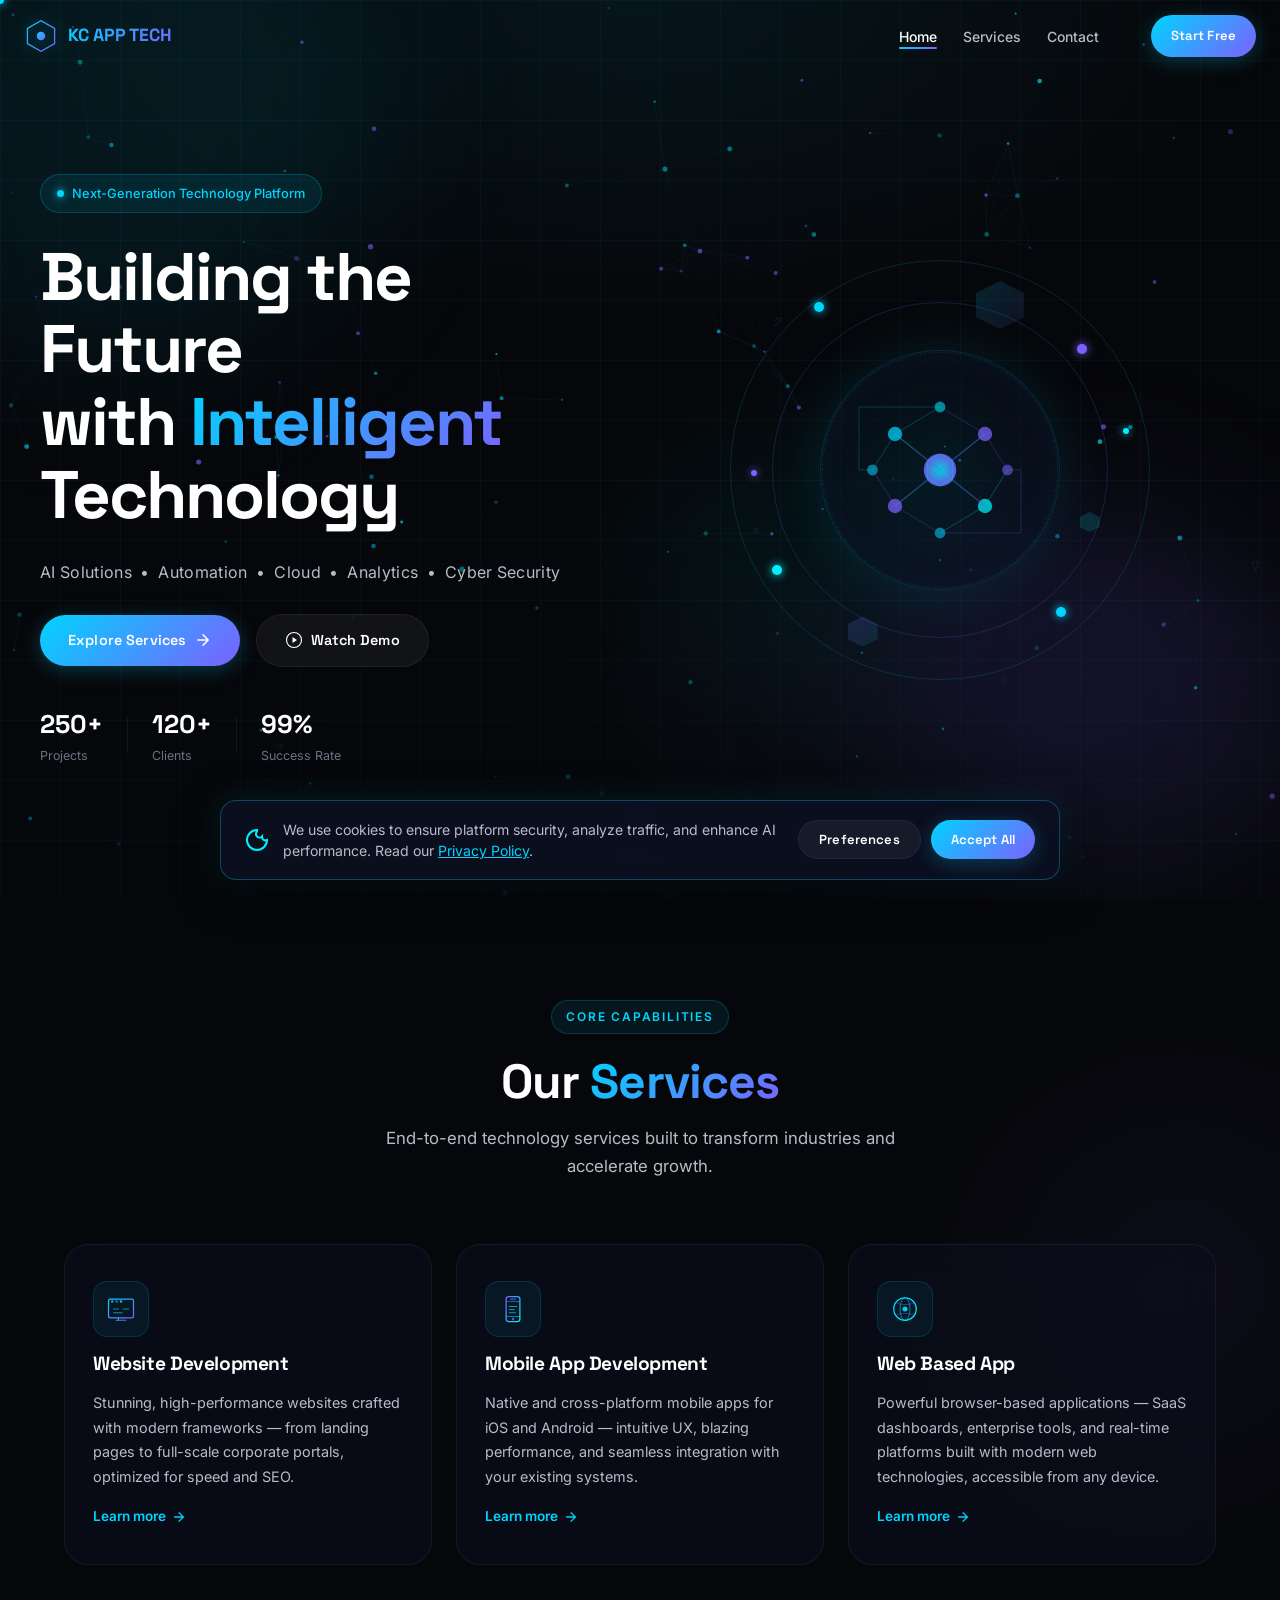
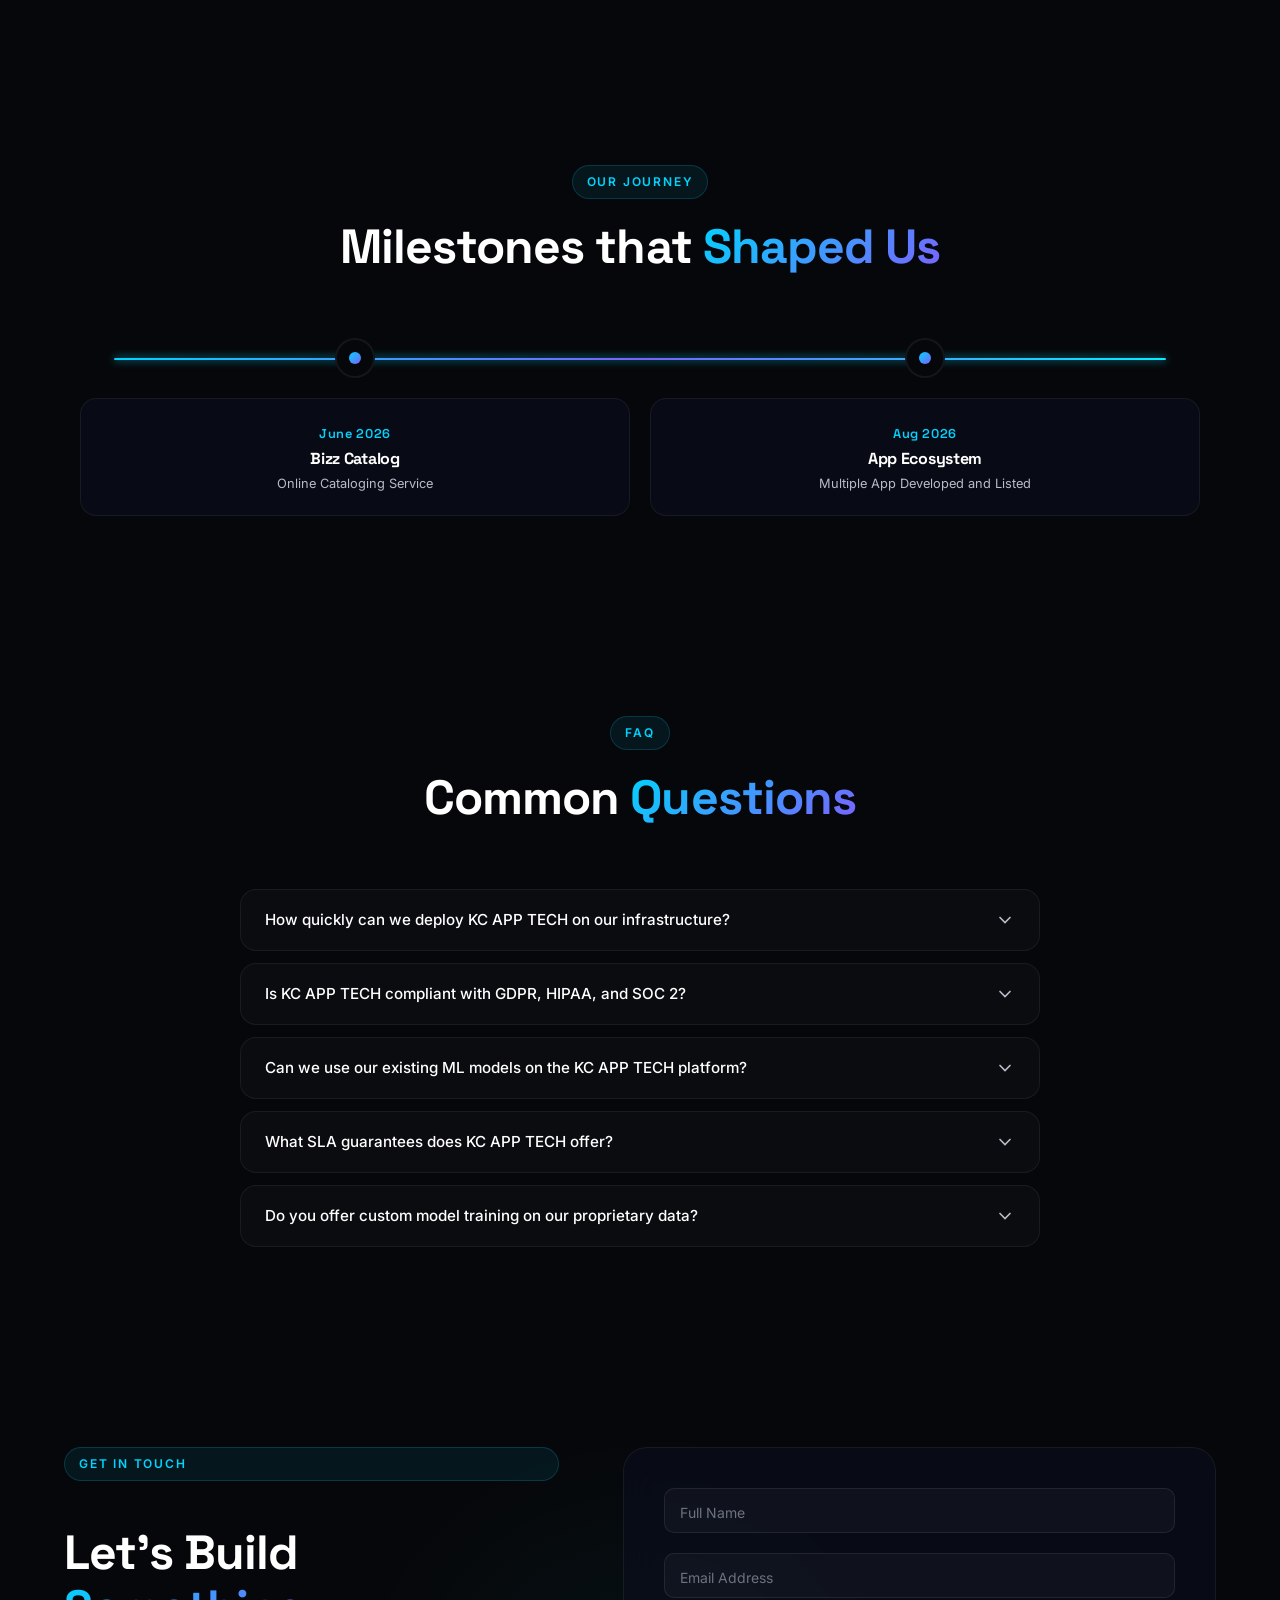
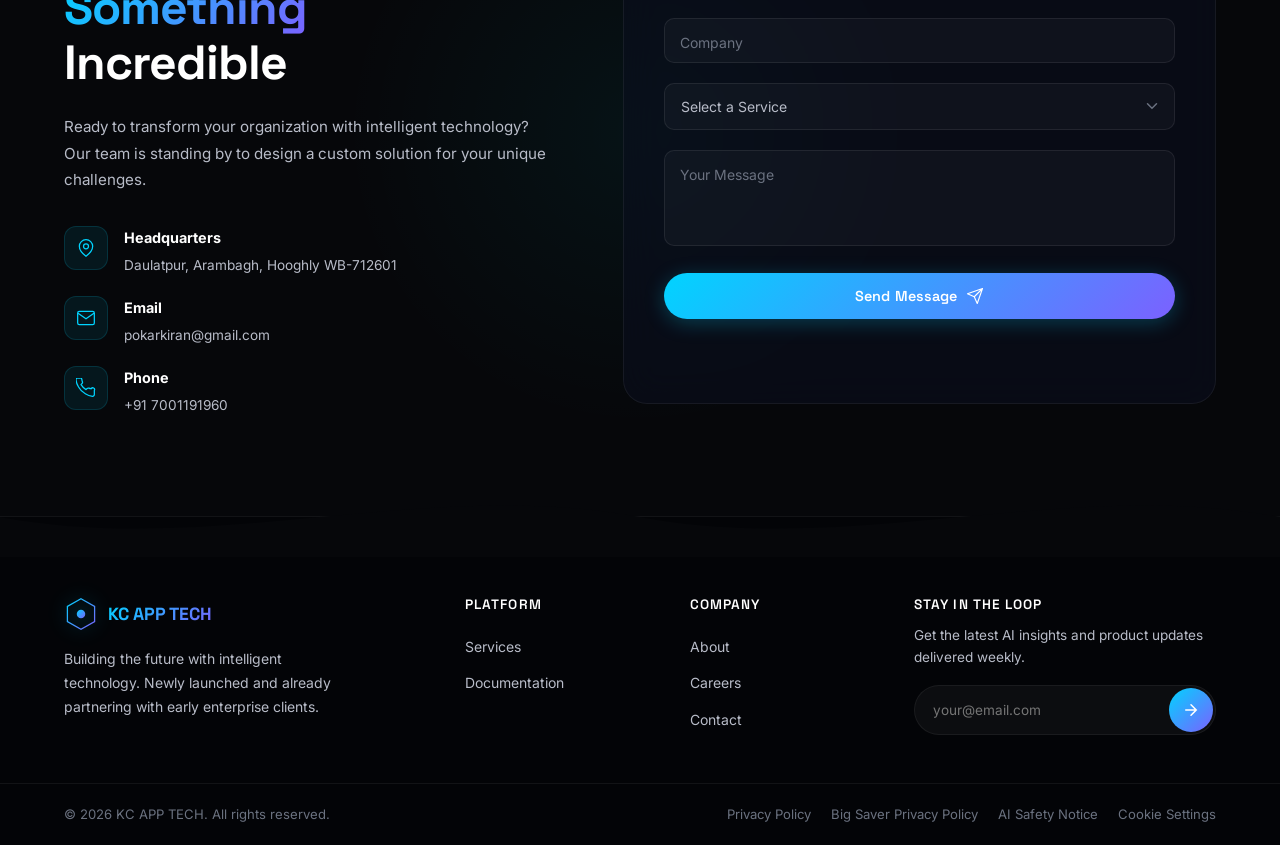
==== commit 680d99d5: "Add Big Saver privacy policy page and fix contact form endpoint - New privacy-bigsaver.html for the " ====
--- a/index.html
+++ b/index.html
@@ -625,6 +625,7 @@
         <p>© 2026 KC APP TECH. All rights reserved.</p>
         <div class="footer-legal">
           <a href="privacy.html">Privacy Policy</a>
+          <a href="privacy-bigsaver.html">Big Saver Privacy Policy</a>
           <a href="privacy.html#section-ai-policy">AI Safety Notice</a>
           <a href="privacy.html#section-cookies">Cookie Settings</a>
         </div>
--- a/css/style.css
+++ b/css/style.css
@@ -1332,6 +1332,11 @@
   gap: 32px;
 }
 
+.privacy-content--single {
+  max-width: 820px;
+  margin: 0 auto;
+}
+
 .privacy-card {
   position: relative;
   background: var(--glass-bg);
